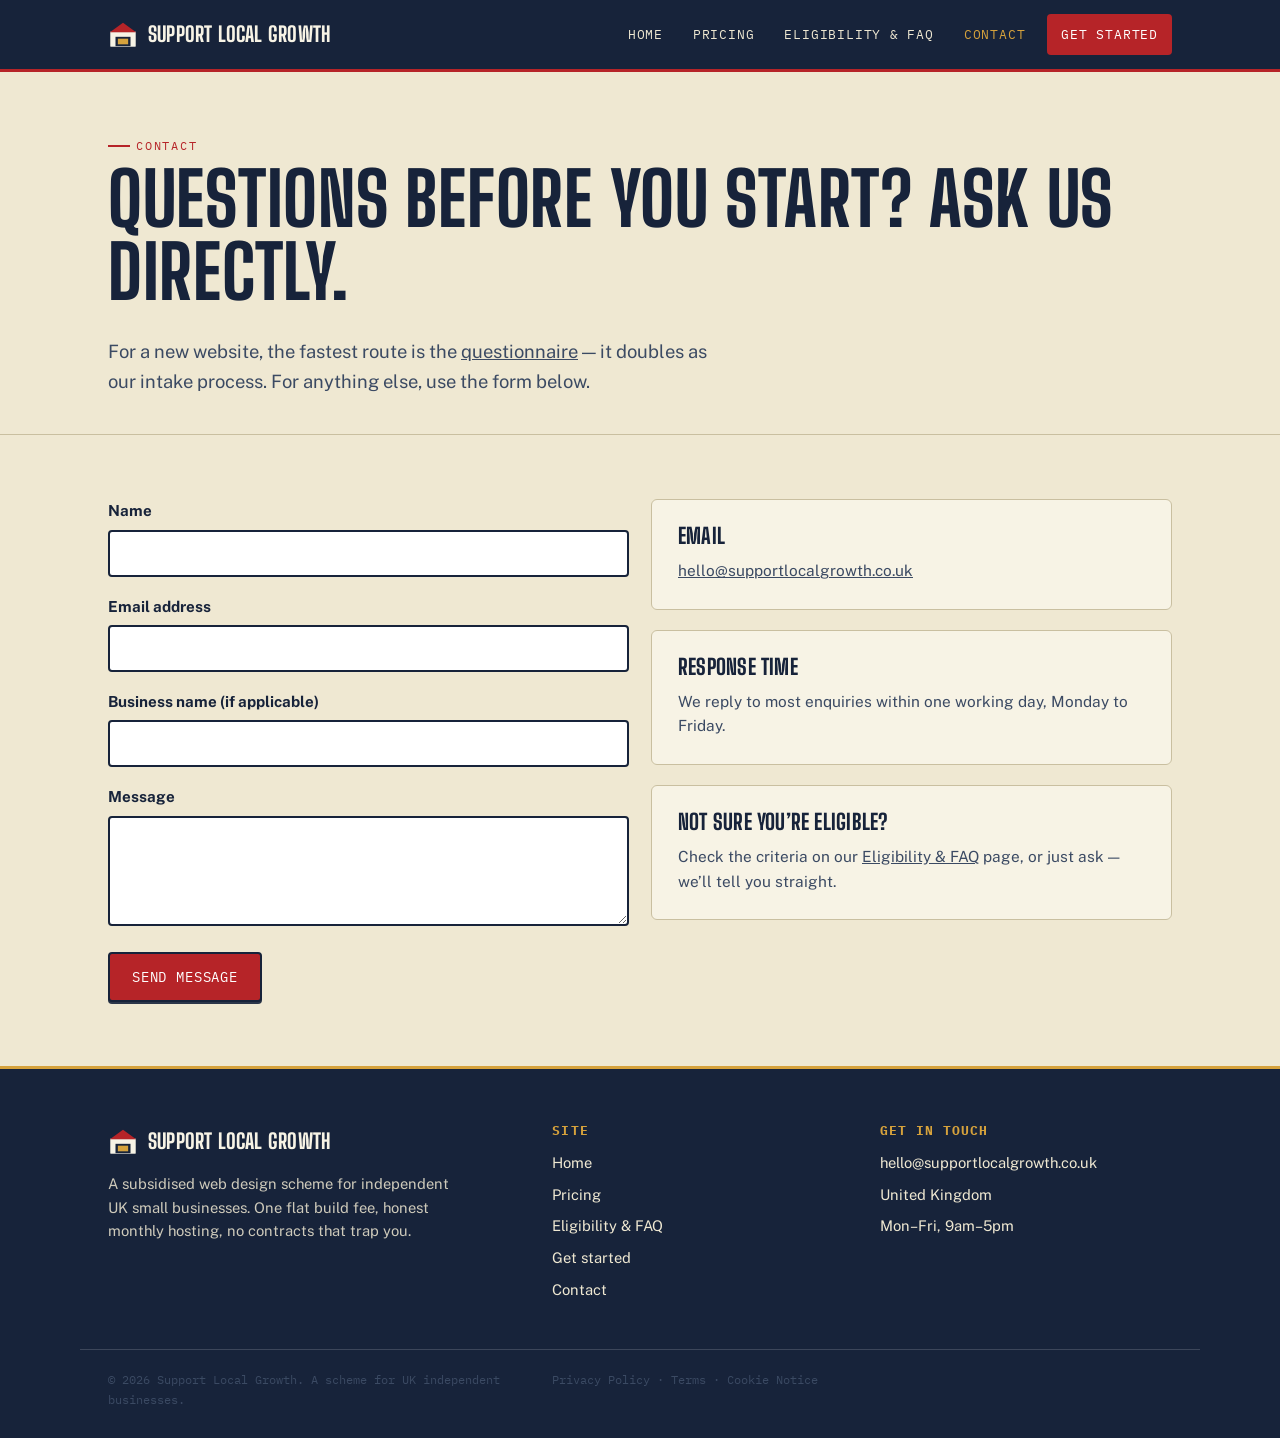
==== contact.html @ 4a21d89b "Initial Website" ====
<!doctype html>
<html lang="en-GB">
<head>
<meta charset="utf-8">
<meta name="viewport" content="width=device-width, initial-scale=1">
<title>Contact — Support Local Growth</title>
<meta name="description" content="Get in touch with Support Local Growth about your subsidised UK small business website.">
<link rel="preconnect" href="https://fonts.googleapis.com">
<link rel="preconnect" href="https://fonts.gstatic.com" crossorigin>
<link href="https://fonts.googleapis.com/css2?family=Big+Shoulders+Display:wght@700;800;900&family=Public+Sans:wght@400;500;600;700&family=IBM+Plex+Mono:wght@400;500;600&display=swap" rel="stylesheet">
<link rel="stylesheet" href="style.css">
</head>
<body>
<header class="site-header">
  <div class="wrap">
    <a class="brand" href="index.html"><svg class="mark" viewBox="0 0 32 32" xmlns="http://www.w3.org/2000/svg" aria-hidden="true">
<rect x="3" y="14" width="26" height="15" fill="#F7F3E5" stroke="#F7F3E5" stroke-width="1"/>
<polygon points="16,4 30,14 2,14" fill="#B62428"/>
<rect x="8" y="19" width="16" height="10" fill="#17233A"/>
<rect x="10.5" y="21" width="11" height="6" fill="#D6A23C"/>
</svg>Support Local Growth</a>
    <button class="nav-toggle" aria-expanded="false" aria-label="Toggle menu">MENU</button>
    <nav class="main-nav">
      <a class="" href="index.html">Home</a>
      <a class="" href="pricing.html">Pricing</a>
      <a class="" href="eligibility.html">Eligibility &amp; FAQ</a>
      <a class="current" href="contact.html">Contact</a>
      <a class="nav-cta" href="questionnaire.html">Get started</a>
    </nav>
  </div>
</header>

<section class="page-head">
  <div class="wrap">
    <p class="eyebrow">Contact</p>
    <h1>Questions before you start? Ask us directly.</h1>
    <p class="lede">For a new website, the fastest route is the <a href="questionnaire.html">questionnaire</a> &mdash; it doubles as our intake process. For anything else, use the form below.</p>
  </div>
</section>

<section>
  <div class="wrap grid-2" style="align-items:start;">
    <div>
      <form class="questionnaire" novalidate>
        <div class="field">
          <label for="c-name">Name</label>
          <input type="text" id="c-name" name="c-name" required>
        </div>
        <div class="field">
          <label for="c-email">Email address</label>
          <input type="email" id="c-email" name="c-email" required>
        </div>
        <div class="field">
          <label for="c-business">Business name (if applicable)</label>
          <input type="text" id="c-business" name="c-business">
        </div>
        <div class="field">
          <label for="c-message">Message</label>
          <textarea id="c-message" name="c-message" required></textarea>
        </div>
        <button class="btn btn-primary" type="submit">Send message</button>
        <p id="form-status" role="status" style="display:none; margin-top:18px; max-width:60ch; color:var(--ink-soft);"></p>
      </form>
    </div>
    <div>
      <div class="card" style="margin-bottom:20px;">
        <h3>Email</h3>
        <p><a href="mailto:hello@supportlocalgrowth.co.uk">hello@supportlocalgrowth.co.uk</a></p>
      </div>
      <div class="card" style="margin-bottom:20px;">
        <h3>Response time</h3>
        <p>We reply to most enquiries within one working day, Monday to Friday.</p>
      </div>
      <div class="card">
        <h3>Not sure you&rsquo;re eligible?</h3>
        <p>Check the criteria on our <a href="eligibility.html">Eligibility &amp; FAQ</a> page, or just ask &mdash; we&rsquo;ll tell you straight.</p>
      </div>
    </div>
  </div>
</section>
<footer class="site-footer">
  <div class="wrap">
    <div>
      <div class="brand" style="margin-bottom:14px;"><svg class="mark" viewBox="0 0 32 32" xmlns="http://www.w3.org/2000/svg" aria-hidden="true">
<rect x="3" y="14" width="26" height="15" fill="#F7F3E5" stroke="#F7F3E5" stroke-width="1"/>
<polygon points="16,4 30,14 2,14" fill="#B62428"/>
<rect x="8" y="19" width="16" height="10" fill="#17233A"/>
<rect x="10.5" y="21" width="11" height="6" fill="#D6A23C"/>
</svg>Support Local Growth</div>
      <p style="max-width:38ch; color:var(--paper); opacity:0.85; font-size:0.92rem;">A subsidised web design scheme for independent UK small businesses. One flat build fee, honest monthly hosting, no contracts that trap you.</p>
    </div>
    <div>
      <h4>Site</h4>
      <ul>
        <li><a href="index.html">Home</a></li>
        <li><a href="pricing.html">Pricing</a></li>
        <li><a href="eligibility.html">Eligibility &amp; FAQ</a></li>
        <li><a href="questionnaire.html">Get started</a></li>
        <li><a href="contact.html">Contact</a></li>
      </ul>
    </div>
    <div>
      <h4>Get in touch</h4>
      <ul>
        <li><a href="mailto:hello@supportlocalgrowth.co.uk">hello@supportlocalgrowth.co.uk</a></li>
        <li>United Kingdom</li>
        <li>Mon&ndash;Fri, 9am&ndash;5pm</li>
      </ul>
    </div>
  </div>
  <div class="wrap footer-bottom">
    <span>&copy; 2026 Support Local Growth. A scheme for UK independent businesses.</span>
    <span>Privacy Policy &middot; Terms &middot; Cookie Notice</span>
  </div>
</footer>
<script src="script.js"></script>
</body>
</html>
---- style.css ----
/* ===========================================================
   Support Local Growth — design tokens
   Palette pulled from British high-street signage: postbox red,
   ordnance-survey green, parchment paper, mustard shop-awning trim.
   =========================================================== */

:root{
  --ink:        #17233A;   /* near-navy, primary text + dark sections */
  --ink-soft:   #3B4A63;
  --paper:      #EFE8D2;   /* parchment background */
  --paper-lift: #F7F3E5;   /* lighter card surface */
  --white:      #FFFFFF;
  --red:        #B62428;   /* postbox red — primary accent / CTA */
  --red-dark:   #8E1B1E;
  --green:      #27473A;   /* ordnance-survey green — secondary accent */
  --green-lift: #35604E;
  --mustard:    #D6A23C;   /* awning trim — highlight, used sparingly */
  --line:       #C9BFA0;   /* hairline rule on paper */
  --line-dark:  rgba(255,255,255,0.16);

  --font-display: "Big Shoulders Display", sans-serif;
  --font-body:    "Public Sans", -apple-system, BlinkMacSystemFont, sans-serif;
  --font-mono:    "IBM Plex Mono", monospace;

  --radius: 6px;
  --shadow: 0 2px 0 rgba(23,35,58,0.9);
  --max: 1120px;
}

*{box-sizing:border-box;}
html{scroll-behavior:smooth;}
body{
  margin:0;
  background:var(--paper);
  color:var(--ink);
  font-family:var(--font-body);
  font-size:17px;
  line-height:1.6;
  -webkit-font-smoothing:antialiased;
}
@media (prefers-reduced-motion: reduce){
  html{scroll-behavior:auto;}
  *{animation-duration:0.001ms !important; transition-duration:0.001ms !important;}
}

img,svg{display:block;max-width:100%;}
a{color:inherit;}
:focus-visible{outline:3px solid var(--mustard); outline-offset:2px;}

.wrap{max-width:var(--max); margin:0 auto; padding:0 28px;}

h1,h2,h3,h4{
  font-family:var(--font-display);
  font-weight:800;
  text-transform:uppercase;
  letter-spacing:0.01em;
  line-height:0.98;
  margin:0 0 0.4em;
  color:var(--ink);
}
h1{font-size:clamp(2.6rem,6vw,4.6rem);}
h2{font-size:clamp(1.9rem,4vw,2.7rem);}
h3{font-size:1.35rem;}
p{margin:0 0 1em;}
.lede{font-size:1.15rem; color:var(--ink-soft); max-width:56ch;}
.eyebrow{
  font-family:var(--font-mono);
  font-size:0.78rem;
  letter-spacing:0.14em;
  text-transform:uppercase;
  color:var(--red);
  display:inline-flex;
  align-items:center;
  gap:0.5em;
  margin-bottom:0.9em;
}
.eyebrow::before{content:"";width:22px;height:2px;background:var(--red);display:inline-block;}

/* ---------------- header / nav ---------------- */
.site-header{
  background:var(--ink);
  color:var(--paper-lift);
  position:sticky; top:0; z-index:50;
  border-bottom:3px solid var(--red);
}
.site-header .wrap{
  display:flex; align-items:center; justify-content:space-between;
  padding-top:14px; padding-bottom:14px;
}
.brand{
  font-family:var(--font-display);
  font-weight:800;
  text-transform:uppercase;
  font-size:1.3rem;
  letter-spacing:0.01em;
  text-decoration:none;
  color:var(--paper-lift);
  display:flex; align-items:center; gap:10px;
}
.brand .mark{
  width:30px; height:30px; flex:none;
}
nav.main-nav{display:flex; gap:2px; align-items:center;}
nav.main-nav a{
  font-family:var(--font-mono);
  font-size:0.82rem;
  text-transform:uppercase;
  letter-spacing:0.06em;
  text-decoration:none;
  color:var(--paper);
  padding:10px 14px;
  border-radius:4px;
  transition:background 0.15s ease, color 0.15s ease;
}
nav.main-nav a:hover{background:rgba(255,255,255,0.08);}
nav.main-nav a.current{color:var(--mustard);}
nav.main-nav a.nav-cta{
  background:var(--red);
  color:var(--white);
  margin-left:6px;
}
nav.main-nav a.nav-cta:hover{background:var(--red-dark);}
.nav-toggle{display:none;}

@media (max-width:760px){
  .nav-toggle{
    display:inline-flex; background:none; border:1px solid var(--line-dark);
    color:var(--paper); border-radius:4px; padding:8px 10px; font-family:var(--font-mono);
    font-size:0.8rem; cursor:pointer;
  }
  nav.main-nav{
    position:absolute; top:100%; left:0; right:0;
    background:var(--ink); flex-direction:column; align-items:stretch;
    padding:8px 20px 18px; border-bottom:3px solid var(--red);
    display:none;
  }
  nav.main-nav.open{display:flex;}
  nav.main-nav a{padding:12px 8px; border-bottom:1px solid var(--line-dark);}
  nav.main-nav a.nav-cta{margin-left:0; text-align:center; margin-top:8px; border-bottom:none;}
}

/* ---------------- buttons ---------------- */
.btn{
  display:inline-flex; align-items:center; gap:10px;
  font-family:var(--font-mono);
  text-transform:uppercase;
  font-size:0.85rem;
  letter-spacing:0.06em;
  text-decoration:none;
  padding:14px 22px;
  border-radius:4px;
  border:2px solid var(--ink);
  cursor:pointer;
  transition:transform 0.12s ease, box-shadow 0.12s ease;
}
.btn-primary{background:var(--red); border-color:var(--ink); color:var(--white); box-shadow:var(--shadow);}
.btn-primary:hover{transform:translate(-2px,-2px); box-shadow:4px 4px 0 rgba(23,35,58,0.9);}
.btn-ghost{background:transparent; color:var(--ink);}
.btn-ghost:hover{background:var(--ink); color:var(--paper);}
.btn-on-dark{border-color:var(--paper);}

/* ---------------- hero ---------------- */
.hero{padding:64px 0 40px; overflow:hidden;}
.hero .wrap{display:grid; grid-template-columns:1.1fr 1fr; gap:48px; align-items:center;}
.hero-actions{display:flex; gap:14px; flex-wrap:wrap; margin-top:1.6em;}
.hero-meta{
  margin-top:2em; display:flex; gap:28px; flex-wrap:wrap;
  font-family:var(--font-mono); font-size:0.82rem; color:var(--ink-soft);
}
.hero-meta strong{color:var(--ink); display:block; font-size:1.4rem; font-family:var(--font-display);}
@media (max-width:860px){
  .hero .wrap{grid-template-columns:1fr;}
}

/* ---------------- shopfront illustration (signature) ---------------- */
.shopfront{width:100%; height:auto;}

/* ---------------- sections ---------------- */
section{padding:64px 0;}
.section-dark{background:var(--ink); color:var(--paper-lift);}
.section-dark h2, .section-dark h3{color:var(--white);}
.section-lift{background:var(--paper-lift); border-top:1px solid var(--line); border-bottom:1px solid var(--line);}
.section-head{max-width:60ch; margin-bottom:2.4em;}

/* ---------------- process steps ---------------- */
.steps{display:grid; grid-template-columns:repeat(5,1fr); gap:0; counter-reset:step; position:relative;}
.step{
  padding:20px 18px 0; position:relative; border-top:3px solid var(--line);
}
.step::before{
  counter-increment:step;
  content:"0" counter(step);
  font-family:var(--font-mono);
  font-size:0.85rem;
  color:var(--red);
  display:block;
  margin-bottom:10px;
}
.step h3{font-size:1.05rem; margin-bottom:0.4em;}
.step p{font-size:0.92rem; color:var(--ink-soft); margin-bottom:0;}
@media (max-width:900px){
  .steps{grid-template-columns:1fr 1fr;}
}
@media (max-width:560px){
  .steps{grid-template-columns:1fr;}
}

/* ---------------- cards ---------------- */
.grid-3{display:grid; grid-template-columns:repeat(3,1fr); gap:22px;}
.grid-2{display:grid; grid-template-columns:1fr 1fr; gap:22px;}
@media (max-width:860px){ .grid-3{grid-template-columns:1fr;} .grid-2{grid-template-columns:1fr;} }

.card{
  background:var(--paper-lift);
  border:1px solid var(--line);
  border-radius:var(--radius);
  padding:26px;
}
.card h3{margin-bottom:0.5em;}
.card p{color:var(--ink-soft); font-size:0.96rem; margin-bottom:0;}

/* ---------------- pricing table (ledger style) ---------------- */
.price-cards{display:grid; grid-template-columns:repeat(3,1fr); gap:0; border:2px solid var(--ink); border-radius:var(--radius); overflow:hidden;}
.price-card{background:var(--paper-lift); padding:30px 26px; border-left:1px solid var(--line);}
.price-card:first-child{border-left:none;}
.price-card.featured{background:var(--ink); color:var(--paper-lift);}
.price-card.featured h3,.price-card.featured .price-amount{color:var(--white);}
.price-card .tier-name{font-family:var(--font-mono); text-transform:uppercase; font-size:0.8rem; letter-spacing:0.1em; color:var(--red);}
.price-card.featured .tier-name{color:var(--mustard);}
.price-amount{font-family:var(--font-display); font-size:2.6rem; margin:0.2em 0 0;}
.price-amount span{font-family:var(--font-mono); font-size:0.9rem; text-transform:none; letter-spacing:0; color:var(--ink-soft);}
.price-card.featured .price-amount span{color:var(--paper);}
.price-sub{font-size:0.85rem; color:var(--ink-soft); margin-bottom:1.4em;}
.price-card.featured .price-sub{color:var(--paper);}
@media (max-width:860px){
  .price-cards{grid-template-columns:1fr;}
  .price-card{border-left:none; border-top:1px solid var(--line);}
  .price-card:first-child{border-top:none;}
}

table.compare{width:100%; border-collapse:collapse; font-size:0.95rem; margin-top:20px;}
table.compare th, table.compare td{
  padding:14px 16px; text-align:center; border-bottom:1px solid var(--line);
}
table.compare th{
  font-family:var(--font-mono); text-transform:uppercase; font-size:0.78rem; letter-spacing:0.06em;
  background:var(--ink); color:var(--paper-lift);
}
table.compare td:first-child, table.compare th:first-child{text-align:left; font-weight:600;}
table.compare tbody tr:nth-child(odd){background:var(--paper-lift);}
.yes{color:var(--green); font-weight:700;}
.no{color:var(--line);}
.tag-basic{font-family:var(--font-mono); font-size:0.78rem; color:var(--ink-soft);}
.tag-enhanced{font-family:var(--font-mono); font-size:0.78rem; color:var(--red); font-weight:700;}

/* ---------------- checklist ---------------- */
.checklist{list-style:none; margin:0; padding:0; display:grid; grid-template-columns:1fr 1fr; gap:12px 24px;}
.checklist li{
  display:flex; gap:10px; align-items:flex-start; font-size:0.98rem;
}
.checklist li::before{
  content:"";
  flex:none; width:18px; height:18px; margin-top:3px;
  background:var(--green);
  -webkit-mask:url('data:image/svg+xml;utf8,<svg xmlns="http://www.w3.org/2000/svg" viewBox="0 0 24 24"><path fill="black" d="M9 16.2l-3.5-3.5L4 14.2 9 19.2 20 8.2l-1.5-1.5z"/></svg>') no-repeat center / contain;
  mask:url('data:image/svg+xml;utf8,<svg xmlns="http://www.w3.org/2000/svg" viewBox="0 0 24 24"><path fill="black" d="M9 16.2l-3.5-3.5L4 14.2 9 19.2 20 8.2l-1.5-1.5z"/></svg>') no-repeat center / contain;
}
@media (max-width:640px){ .checklist{grid-template-columns:1fr;} }

/* ---------------- eligibility list ---------------- */
.elig-list{list-style:none; margin:0; padding:0; display:grid; gap:14px;}
.elig-list li{
  display:grid; grid-template-columns:34px 1fr; gap:14px;
  padding:16px 0; border-bottom:1px solid var(--line);
}
.elig-list .num{font-family:var(--font-mono); color:var(--red); font-size:1.1rem;}
.elig-list h4{margin:0 0 0.2em; font-family:var(--font-body); font-weight:700; text-transform:none; font-size:1rem;}
.elig-list p{margin:0; color:var(--ink-soft); font-size:0.93rem;}

.not-list{list-style:none; margin:0; padding:0;}
.not-list li{
  padding:10px 0 10px 26px; position:relative; border-bottom:1px solid var(--line); font-size:0.95rem; color:var(--ink-soft);
}
.not-list li::before{content:"—"; position:absolute; left:0; color:var(--red);}

/* ---------------- FAQ ---------------- */
.faq{border-top:1px solid var(--line);}
.faq-item{border-bottom:1px solid var(--line);}
.faq-item summary{
  cursor:pointer; list-style:none; padding:18px 0;
  display:flex; justify-content:space-between; align-items:center; gap:20px;
  font-weight:700; font-size:1.02rem;
}
.faq-item summary::-webkit-details-marker{display:none;}
.faq-item summary::after{
  content:"+"; font-family:var(--font-mono); font-size:1.4rem; color:var(--red); flex:none;
}
.faq-item[open] summary::after{content:"–";}
.faq-item .faq-body{padding:0 0 20px; color:var(--ink-soft); max-width:70ch;}

/* ---------------- forms ---------------- */
form{max-width:760px;}
fieldset{border:none; padding:0; margin:0 0 32px;}
fieldset legend{
  font-family:var(--font-mono); text-transform:uppercase; letter-spacing:0.08em;
  font-size:0.82rem; color:var(--red); padding:0 0 10px; border-bottom:2px solid var(--ink); width:100%; margin-bottom:18px;
}
.field{margin-bottom:18px;}
.field label{display:block; font-weight:700; margin-bottom:6px; font-size:0.95rem;}
.field .hint{display:block; font-weight:400; color:var(--ink-soft); font-size:0.85rem; margin-top:4px;}
.field input[type=text],
.field input[type=email],
.field input[type=tel],
.field input[type=url],
.field select,
.field textarea{
  width:100%; padding:12px 14px; border:2px solid var(--ink); border-radius:4px;
  background:var(--white); font-family:var(--font-body); font-size:0.98rem; color:var(--ink);
}
.field textarea{min-height:110px; resize:vertical;}
.field input:focus, .field select:focus, .field textarea:focus{outline:3px solid var(--mustard); outline-offset:1px;}
.radio-row, .check-row{display:flex; gap:22px; flex-wrap:wrap;}
.radio-row label, .check-row label{display:flex; align-items:center; gap:8px; font-weight:400; font-size:0.95rem;}
.form-note{
  background:var(--paper-lift); border:1px solid var(--line); border-left:4px solid var(--mustard);
  padding:16px 18px; font-size:0.9rem; color:var(--ink-soft); margin-bottom:26px; border-radius:0 4px 4px 0;
}

/* ---------------- CTA band ---------------- */
.cta-band{background:var(--red); color:var(--white); text-align:center;}
.cta-band h2{color:var(--white);}
.cta-band p{color:rgba(255,255,255,0.85); max-width:52ch; margin:0 auto 1.6em;}

/* ---------------- footer ---------------- */
footer.site-footer{background:var(--ink); color:var(--paper); padding:56px 0 28px; border-top:3px solid var(--mustard);}
footer .wrap{display:grid; grid-template-columns:1.4fr 1fr 1fr; gap:36px;}
footer h4{font-family:var(--font-mono); text-transform:uppercase; font-size:0.8rem; letter-spacing:0.08em; color:var(--mustard); margin-bottom:14px;}
footer ul{list-style:none; margin:0; padding:0;}
footer li{margin-bottom:8px; font-size:0.92rem;}
footer a{text-decoration:none; color:var(--paper);}
footer a:hover{color:var(--mustard);}
.footer-bottom{
  margin-top:40px; padding-top:20px; border-top:1px solid var(--line-dark);
  font-family:var(--font-mono); font-size:0.78rem; color:var(--ink-soft) ;
  display:flex; justify-content:space-between; flex-wrap:wrap; gap:10px;
}
@media (max-width:760px){ footer .wrap{grid-template-columns:1fr;} }

/* ---------------- misc page header ---------------- */
.page-head{padding:56px 0 20px; border-bottom:1px solid var(--line);}
.page-head .eyebrow{margin-bottom:0.6em;}

.badge-row{display:flex; gap:10px; flex-wrap:wrap; margin-top:1.4em;}
.badge{
  font-family:var(--font-mono); font-size:0.75rem; text-transform:uppercase; letter-spacing:0.05em;
  border:1px solid var(--ink); border-radius:20px; padding:6px 14px;
}
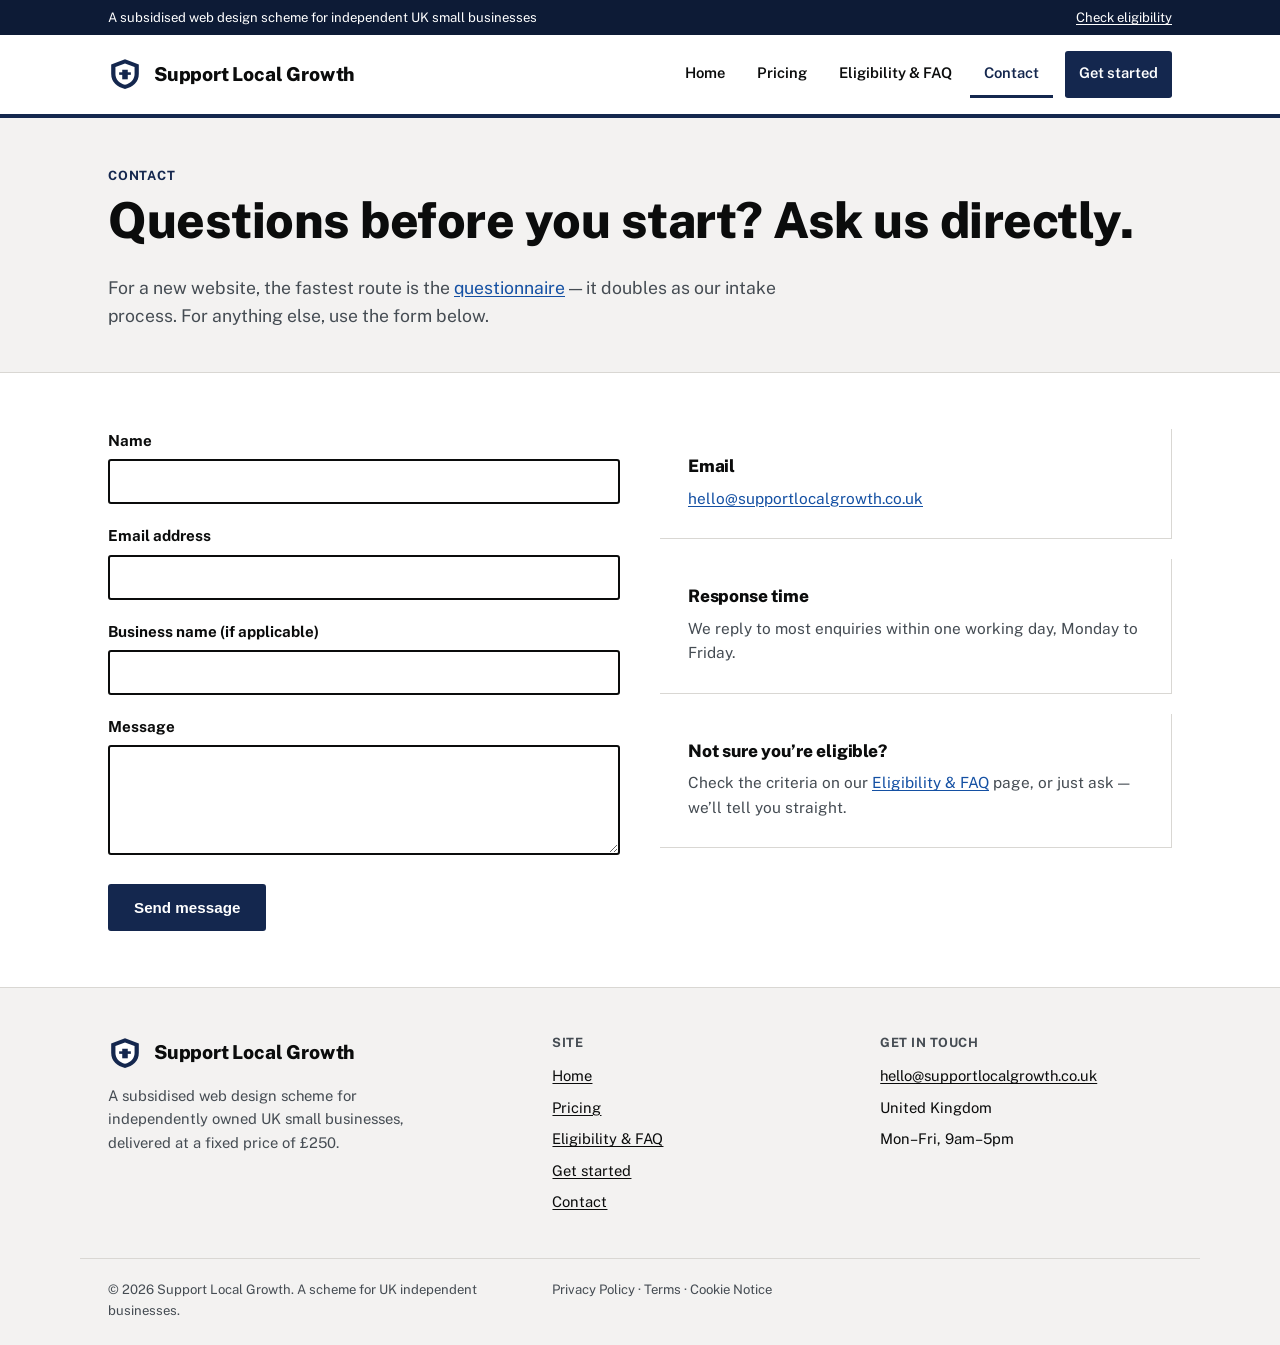
==== commit 3a057622: "Design Overhaul" ====
--- a/contact.html
+++ b/contact.html
@@ -7,17 +7,23 @@
 <meta name="description" content="Get in touch with Support Local Growth about your subsidised UK small business website.">
 <link rel="preconnect" href="https://fonts.googleapis.com">
 <link rel="preconnect" href="https://fonts.gstatic.com" crossorigin>
-<link href="https://fonts.googleapis.com/css2?family=Big+Shoulders+Display:wght@700;800;900&family=Public+Sans:wght@400;500;600;700&family=IBM+Plex+Mono:wght@400;500;600&display=swap" rel="stylesheet">
+<link href="https://fonts.googleapis.com/css2?family=Public+Sans:wght@400;500;600;700;800&display=swap" rel="stylesheet">
 <link rel="stylesheet" href="style.css">
 </head>
 <body>
+<div class="top-strip">
+  <div class="wrap">
+    <span>A subsidised web design scheme for independent UK small businesses</span>
+    <a href="eligibility.html">Check eligibility</a>
+  </div>
+</div>
 <header class="site-header">
   <div class="wrap">
     <a class="brand" href="index.html"><svg class="mark" viewBox="0 0 32 32" xmlns="http://www.w3.org/2000/svg" aria-hidden="true">
-<rect x="3" y="14" width="26" height="15" fill="#F7F3E5" stroke="#F7F3E5" stroke-width="1"/>
-<polygon points="16,4 30,14 2,14" fill="#B62428"/>
-<rect x="8" y="19" width="16" height="10" fill="#17233A"/>
-<rect x="10.5" y="21" width="11" height="6" fill="#D6A23C"/>
+<path d="M16 2 L29 7 V16 C29 23.5 23.5 28.5 16 30 C8.5 28.5 3 23.5 3 16 V7 Z" fill="#14274E"/>
+<path d="M16 6 L25 9.5 V16 C25 21.2 21.2 24.9 16 26.2 C10.8 24.9 7 21.2 7 16 V9.5 Z" fill="#FFFFFF"/>
+<rect x="13.4" y="12" width="5.2" height="9" fill="#14274E"/>
+<rect x="10.5" y="14.4" width="11" height="2.4" fill="#14274E"/>
 </svg>Support Local Growth</a>
     <button class="nav-toggle" aria-expanded="false" aria-label="Toggle menu">MENU</button>
     <nav class="main-nav">
@@ -82,12 +88,12 @@
   <div class="wrap">
     <div>
       <div class="brand" style="margin-bottom:14px;"><svg class="mark" viewBox="0 0 32 32" xmlns="http://www.w3.org/2000/svg" aria-hidden="true">
-<rect x="3" y="14" width="26" height="15" fill="#F7F3E5" stroke="#F7F3E5" stroke-width="1"/>
-<polygon points="16,4 30,14 2,14" fill="#B62428"/>
-<rect x="8" y="19" width="16" height="10" fill="#17233A"/>
-<rect x="10.5" y="21" width="11" height="6" fill="#D6A23C"/>
+<path d="M16 2 L29 7 V16 C29 23.5 23.5 28.5 16 30 C8.5 28.5 3 23.5 3 16 V7 Z" fill="#14274E"/>
+<path d="M16 6 L25 9.5 V16 C25 21.2 21.2 24.9 16 26.2 C10.8 24.9 7 21.2 7 16 V9.5 Z" fill="#FFFFFF"/>
+<rect x="13.4" y="12" width="5.2" height="9" fill="#14274E"/>
+<rect x="10.5" y="14.4" width="11" height="2.4" fill="#14274E"/>
 </svg>Support Local Growth</div>
-      <p style="max-width:38ch; color:var(--paper); opacity:0.85; font-size:0.92rem;">A subsidised web design scheme for independent UK small businesses. One flat build fee, honest monthly hosting, no contracts that trap you.</p>
+      <p style="max-width:38ch; color:var(--ink-soft); font-size:0.92rem;">A subsidised web design scheme for independently owned UK small businesses, delivered at a fixed price of &pound;250.</p>
     </div>
     <div>
       <h4>Site</h4>
--- a/style.css
+++ b/style.css
@@ -1,29 +1,29 @@
 /* ===========================================================
-   Support Local Growth — design tokens
-   Palette pulled from British high-street signage: postbox red,
-   ordnance-survey green, parchment paper, mustard shop-awning trim.
+   Support Local Growth — design tokens (v2: official / institutional)
+   Palette and patterns modelled on UK public-service and charity
+   sector conventions: navy authority colour, restrained green/red
+   used only for confirm/deny states, generous whitespace, no
+   decorative illustration.
    =========================================================== */
 
 :root{
-  --ink:        #17233A;   /* near-navy, primary text + dark sections */
-  --ink-soft:   #3B4A63;
-  --paper:      #EFE8D2;   /* parchment background */
-  --paper-lift: #F7F3E5;   /* lighter card surface */
+  --ink:        #0B0C0C;
+  --ink-soft:   #454C53;
+  --navy:       #14274E;   /* primary institutional colour */
+  --navy-dark:  #0D1B36;
+  --blue-link:  #1450A3;
+  --green:      #00703C;
+  --green-bg:   #E6F2EC;
+  --red:        #D4351C;
+  --red-bg:     #FCEAE6;
+  --grey-bg:    #F3F2F1;
+  --grey-mid:   #B1B4B6;
+  --grey-line:  #D9D7D3;
   --white:      #FFFFFF;
-  --red:        #B62428;   /* postbox red — primary accent / CTA */
-  --red-dark:   #8E1B1E;
-  --green:      #27473A;   /* ordnance-survey green — secondary accent */
-  --green-lift: #35604E;
-  --mustard:    #D6A23C;   /* awning trim — highlight, used sparingly */
-  --line:       #C9BFA0;   /* hairline rule on paper */
-  --line-dark:  rgba(255,255,255,0.16);
-
-  --font-display: "Big Shoulders Display", sans-serif;
-  --font-body:    "Public Sans", -apple-system, BlinkMacSystemFont, sans-serif;
-  --font-mono:    "IBM Plex Mono", monospace;
-
-  --radius: 6px;
-  --shadow: 0 2px 0 rgba(23,35,58,0.9);
+
+  --font-body: "Public Sans", -apple-system, BlinkMacSystemFont, Arial, sans-serif;
+
+  --radius: 3px;
   --max: 1120px;
 }
 
@@ -31,7 +31,7 @@
 html{scroll-behavior:smooth;}
 body{
   margin:0;
-  background:var(--paper);
+  background:var(--white);
   color:var(--ink);
   font-family:var(--font-body);
   font-size:17px;
@@ -44,248 +44,268 @@
 }
 
 img,svg{display:block;max-width:100%;}
-a{color:inherit;}
-:focus-visible{outline:3px solid var(--mustard); outline-offset:2px;}
+a{color:var(--blue-link); text-underline-offset:2px;}
+a:hover{color:var(--navy);}
+:focus-visible{outline:3px solid #FFDD00; outline-offset:0; box-shadow:0 0 0 3px var(--ink);}
 
 .wrap{max-width:var(--max); margin:0 auto; padding:0 28px;}
 
 h1,h2,h3,h4{
-  font-family:var(--font-display);
+  font-family:var(--font-body);
   font-weight:800;
+  line-height:1.15;
+  margin:0 0 0.5em;
+  color:var(--ink);
+  letter-spacing:-0.01em;
+}
+h1{font-size:clamp(2.1rem,4.4vw,3.1rem);}
+h2{font-size:clamp(1.5rem,2.8vw,1.9rem);}
+h3{font-size:1.2rem;}
+p{margin:0 0 1em;}
+.lede{font-size:1.1rem; color:var(--ink-soft); max-width:64ch;}
+.eyebrow{
+  font-family:var(--font-body);
+  font-size:0.8rem;
+  font-weight:700;
+  letter-spacing:0.06em;
   text-transform:uppercase;
-  letter-spacing:0.01em;
-  line-height:0.98;
-  margin:0 0 0.4em;
-  color:var(--ink);
-}
-h1{font-size:clamp(2.6rem,6vw,4.6rem);}
-h2{font-size:clamp(1.9rem,4vw,2.7rem);}
-h3{font-size:1.35rem;}
-p{margin:0 0 1em;}
-.lede{font-size:1.15rem; color:var(--ink-soft); max-width:56ch;}
-.eyebrow{
-  font-family:var(--font-mono);
-  font-size:0.78rem;
-  letter-spacing:0.14em;
-  text-transform:uppercase;
-  color:var(--red);
-  display:inline-flex;
-  align-items:center;
-  gap:0.5em;
-  margin-bottom:0.9em;
-}
-.eyebrow::before{content:"";width:22px;height:2px;background:var(--red);display:inline-block;}
+  color:var(--navy);
+  display:block;
+  margin-bottom:0.7em;
+}
+
+/* ---------------- official top strip ---------------- */
+.top-strip{
+  background:var(--navy-dark);
+  color:var(--white);
+  font-size:0.82rem;
+  padding:7px 0;
+}
+.top-strip .wrap{display:flex; justify-content:space-between; flex-wrap:wrap; gap:6px;}
+.top-strip a{color:var(--white); text-decoration:underline;}
 
 /* ---------------- header / nav ---------------- */
 .site-header{
-  background:var(--ink);
-  color:var(--paper-lift);
-  position:sticky; top:0; z-index:50;
-  border-bottom:3px solid var(--red);
+  background:var(--white);
+  color:var(--ink);
+  border-bottom:4px solid var(--navy);
 }
 .site-header .wrap{
   display:flex; align-items:center; justify-content:space-between;
-  padding-top:14px; padding-bottom:14px;
+  padding-top:16px; padding-bottom:16px;
 }
 .brand{
-  font-family:var(--font-display);
   font-weight:800;
-  text-transform:uppercase;
-  font-size:1.3rem;
-  letter-spacing:0.01em;
+  font-size:1.2rem;
   text-decoration:none;
-  color:var(--paper-lift);
-  display:flex; align-items:center; gap:10px;
-}
-.brand .mark{
-  width:30px; height:30px; flex:none;
-}
-nav.main-nav{display:flex; gap:2px; align-items:center;}
+  color:var(--ink);
+  display:flex; align-items:center; gap:12px;
+  letter-spacing:-0.01em;
+}
+.brand .mark{width:34px; height:34px; flex:none;}
+nav.main-nav{display:flex; gap:4px; align-items:center;}
 nav.main-nav a{
-  font-family:var(--font-mono);
-  font-size:0.82rem;
-  text-transform:uppercase;
-  letter-spacing:0.06em;
+  font-size:0.92rem;
+  font-weight:600;
   text-decoration:none;
-  color:var(--paper);
+  color:var(--ink);
   padding:10px 14px;
-  border-radius:4px;
-  transition:background 0.15s ease, color 0.15s ease;
-}
-nav.main-nav a:hover{background:rgba(255,255,255,0.08);}
-nav.main-nav a.current{color:var(--mustard);}
+  border-bottom:3px solid transparent;
+}
+nav.main-nav a:hover{color:var(--blue-link); border-bottom-color:var(--grey-mid);}
+nav.main-nav a.current{border-bottom-color:var(--navy); color:var(--navy);}
 nav.main-nav a.nav-cta{
-  background:var(--red);
+  background:var(--navy);
   color:var(--white);
-  margin-left:6px;
-}
-nav.main-nav a.nav-cta:hover{background:var(--red-dark);}
+  border-radius:var(--radius);
+  margin-left:8px;
+  border-bottom:3px solid var(--navy);
+}
+nav.main-nav a.nav-cta:hover{background:var(--navy-dark); color:var(--white); border-bottom-color:var(--navy-dark);}
 .nav-toggle{display:none;}
 
 @media (max-width:760px){
   .nav-toggle{
-    display:inline-flex; background:none; border:1px solid var(--line-dark);
-    color:var(--paper); border-radius:4px; padding:8px 10px; font-family:var(--font-mono);
-    font-size:0.8rem; cursor:pointer;
+    display:inline-flex; background:var(--white); border:2px solid var(--navy);
+    color:var(--navy); border-radius:var(--radius); padding:8px 12px; font-weight:700;
+    font-size:0.85rem; cursor:pointer;
   }
   nav.main-nav{
     position:absolute; top:100%; left:0; right:0;
-    background:var(--ink); flex-direction:column; align-items:stretch;
-    padding:8px 20px 18px; border-bottom:3px solid var(--red);
+    background:var(--white); flex-direction:column; align-items:stretch;
+    padding:8px 20px 18px; border-bottom:4px solid var(--navy);
     display:none;
   }
   nav.main-nav.open{display:flex;}
-  nav.main-nav a{padding:12px 8px; border-bottom:1px solid var(--line-dark);}
-  nav.main-nav a.nav-cta{margin-left:0; text-align:center; margin-top:8px; border-bottom:none;}
+  nav.main-nav a{padding:12px 8px; border-bottom:1px solid var(--grey-line);}
+  nav.main-nav a.nav-cta{margin-left:0; text-align:center; margin-top:8px;}
 }
 
 /* ---------------- buttons ---------------- */
 .btn{
   display:inline-flex; align-items:center; gap:10px;
-  font-family:var(--font-mono);
-  text-transform:uppercase;
-  font-size:0.85rem;
-  letter-spacing:0.06em;
+  font-weight:700;
+  font-size:0.95rem;
   text-decoration:none;
-  padding:14px 22px;
-  border-radius:4px;
-  border:2px solid var(--ink);
+  padding:13px 24px;
+  border-radius:var(--radius);
+  border:2px solid var(--navy);
   cursor:pointer;
-  transition:transform 0.12s ease, box-shadow 0.12s ease;
-}
-.btn-primary{background:var(--red); border-color:var(--ink); color:var(--white); box-shadow:var(--shadow);}
-.btn-primary:hover{transform:translate(-2px,-2px); box-shadow:4px 4px 0 rgba(23,35,58,0.9);}
-.btn-ghost{background:transparent; color:var(--ink);}
-.btn-ghost:hover{background:var(--ink); color:var(--paper);}
-.btn-on-dark{border-color:var(--paper);}
+  transition:background 0.12s ease;
+}
+.btn-primary{background:var(--navy); border-color:var(--navy); color:var(--white);}
+.btn-primary:hover{background:var(--navy-dark); border-color:var(--navy-dark); color:var(--white);}
+.btn-ghost{background:transparent; color:var(--navy);}
+.btn-ghost:hover{background:var(--grey-bg);}
+.btn-on-dark{border-color:var(--white); color:var(--white);}
+.btn-on-dark:hover{background:rgba(255,255,255,0.1);}
 
 /* ---------------- hero ---------------- */
-.hero{padding:64px 0 40px; overflow:hidden;}
-.hero .wrap{display:grid; grid-template-columns:1.1fr 1fr; gap:48px; align-items:center;}
-.hero-actions{display:flex; gap:14px; flex-wrap:wrap; margin-top:1.6em;}
+.hero{padding:56px 0 52px; border-bottom:1px solid var(--grey-line); background:var(--grey-bg);}
+.hero .wrap{max-width:800px;}
+.hero-actions{display:flex; gap:14px; flex-wrap:wrap; margin-top:1.8em;}
 .hero-meta{
-  margin-top:2em; display:flex; gap:28px; flex-wrap:wrap;
-  font-family:var(--font-mono); font-size:0.82rem; color:var(--ink-soft);
-}
-.hero-meta strong{color:var(--ink); display:block; font-size:1.4rem; font-family:var(--font-display);}
-@media (max-width:860px){
-  .hero .wrap{grid-template-columns:1fr;}
-}
-
-/* ---------------- shopfront illustration (signature) ---------------- */
-.shopfront{width:100%; height:auto;}
+  margin-top:2.2em; display:flex; gap:0; flex-wrap:wrap;
+  border-top:1px solid var(--grey-line);
+}
+.hero-meta div{
+  font-size:0.85rem; color:var(--ink-soft); padding:16px 28px 0 0; margin-right:28px; border-top:3px solid var(--navy); margin-top:-1px;
+}
+.hero-meta strong{color:var(--ink); display:block; font-size:1.5rem; font-weight:800;}
 
 /* ---------------- sections ---------------- */
-section{padding:64px 0;}
-.section-dark{background:var(--ink); color:var(--paper-lift);}
+section{padding:56px 0;}
+.section-dark{background:var(--navy); color:var(--white);}
 .section-dark h2, .section-dark h3{color:var(--white);}
-.section-lift{background:var(--paper-lift); border-top:1px solid var(--line); border-bottom:1px solid var(--line);}
-.section-head{max-width:60ch; margin-bottom:2.4em;}
-
-/* ---------------- process steps ---------------- */
-.steps{display:grid; grid-template-columns:repeat(5,1fr); gap:0; counter-reset:step; position:relative;}
-.step{
-  padding:20px 18px 0; position:relative; border-top:3px solid var(--line);
-}
-.step::before{
-  counter-increment:step;
-  content:"0" counter(step);
-  font-family:var(--font-mono);
-  font-size:0.85rem;
-  color:var(--red);
-  display:block;
-  margin-bottom:10px;
-}
-.step h3{font-size:1.05rem; margin-bottom:0.4em;}
-.step p{font-size:0.92rem; color:var(--ink-soft); margin-bottom:0;}
-@media (max-width:900px){
-  .steps{grid-template-columns:1fr 1fr;}
-}
-@media (max-width:560px){
-  .steps{grid-template-columns:1fr;}
-}
-
-/* ---------------- cards ---------------- */
-.grid-3{display:grid; grid-template-columns:repeat(3,1fr); gap:22px;}
-.grid-2{display:grid; grid-template-columns:1fr 1fr; gap:22px;}
-@media (max-width:860px){ .grid-3{grid-template-columns:1fr;} .grid-2{grid-template-columns:1fr;} }
-
-.card{
-  background:var(--paper-lift);
-  border:1px solid var(--line);
-  border-radius:var(--radius);
-  padding:26px;
-}
-.card h3{margin-bottom:0.5em;}
-.card p{color:var(--ink-soft); font-size:0.96rem; margin-bottom:0;}
-
-/* ---------------- pricing table (ledger style) ---------------- */
-.price-cards{display:grid; grid-template-columns:repeat(3,1fr); gap:0; border:2px solid var(--ink); border-radius:var(--radius); overflow:hidden;}
-.price-card{background:var(--paper-lift); padding:30px 26px; border-left:1px solid var(--line);}
-.price-card:first-child{border-left:none;}
-.price-card.featured{background:var(--ink); color:var(--paper-lift);}
-.price-card.featured h3,.price-card.featured .price-amount{color:var(--white);}
-.price-card .tier-name{font-family:var(--font-mono); text-transform:uppercase; font-size:0.8rem; letter-spacing:0.1em; color:var(--red);}
-.price-card.featured .tier-name{color:var(--mustard);}
-.price-amount{font-family:var(--font-display); font-size:2.6rem; margin:0.2em 0 0;}
-.price-amount span{font-family:var(--font-mono); font-size:0.9rem; text-transform:none; letter-spacing:0; color:var(--ink-soft);}
-.price-card.featured .price-amount span{color:var(--paper);}
-.price-sub{font-size:0.85rem; color:var(--ink-soft); margin-bottom:1.4em;}
-.price-card.featured .price-sub{color:var(--paper);}
-@media (max-width:860px){
-  .price-cards{grid-template-columns:1fr;}
-  .price-card{border-left:none; border-top:1px solid var(--line);}
-  .price-card:first-child{border-top:none;}
-}
-
-table.compare{width:100%; border-collapse:collapse; font-size:0.95rem; margin-top:20px;}
-table.compare th, table.compare td{
-  padding:14px 16px; text-align:center; border-bottom:1px solid var(--line);
-}
-table.compare th{
-  font-family:var(--font-mono); text-transform:uppercase; font-size:0.78rem; letter-spacing:0.06em;
-  background:var(--ink); color:var(--paper-lift);
-}
-table.compare td:first-child, table.compare th:first-child{text-align:left; font-weight:600;}
-table.compare tbody tr:nth-child(odd){background:var(--paper-lift);}
-.yes{color:var(--green); font-weight:700;}
-.no{color:var(--line);}
-.tag-basic{font-family:var(--font-mono); font-size:0.78rem; color:var(--ink-soft);}
-.tag-enhanced{font-family:var(--font-mono); font-size:0.78rem; color:var(--red); font-weight:700;}
+.section-dark .eyebrow{color:#B7C4DE;}
+.section-lift{background:var(--grey-bg); border-top:1px solid var(--grey-line); border-bottom:1px solid var(--grey-line);}
+.section-head{max-width:70ch; margin-bottom:2.2em;}
+
+/* ---------------- mantra / statement blocks ---------------- */
+.mantra{border-top:1px solid var(--grey-line);}
+.mantra-item{
+  padding:32px 0; border-bottom:1px solid var(--grey-line);
+  display:grid; grid-template-columns:280px 1fr; gap:36px;
+}
+.mantra-item h3{
+  font-size:1.05rem; margin:0; text-transform:uppercase; letter-spacing:0.02em;
+  border-left:4px solid var(--navy); padding-left:16px;
+}
+.mantra-item .body p{color:var(--ink-soft); margin-bottom:0.8em;}
+.mantra-item .body p:last-child{margin-bottom:0;}
+@media (max-width:760px){
+  .mantra-item{grid-template-columns:1fr; gap:12px;}
+  .mantra-item h3{border-left:none; border-top:4px solid var(--navy); padding-left:0; padding-top:12px;}
+}
 
 /* ---------------- checklist ---------------- */
-.checklist{list-style:none; margin:0; padding:0; display:grid; grid-template-columns:1fr 1fr; gap:12px 24px;}
+.checklist{list-style:none; margin:0; padding:0; display:grid; grid-template-columns:1fr 1fr; gap:4px 24px;}
 .checklist li{
-  display:flex; gap:10px; align-items:flex-start; font-size:0.98rem;
+  display:flex; gap:12px; align-items:flex-start; font-size:0.98rem;
+  padding:11px 0; border-bottom:1px solid var(--grey-line);
 }
 .checklist li::before{
   content:"";
-  flex:none; width:18px; height:18px; margin-top:3px;
+  flex:none; width:20px; height:20px; margin-top:2px;
   background:var(--green);
   -webkit-mask:url('data:image/svg+xml;utf8,<svg xmlns="http://www.w3.org/2000/svg" viewBox="0 0 24 24"><path fill="black" d="M9 16.2l-3.5-3.5L4 14.2 9 19.2 20 8.2l-1.5-1.5z"/></svg>') no-repeat center / contain;
   mask:url('data:image/svg+xml;utf8,<svg xmlns="http://www.w3.org/2000/svg" viewBox="0 0 24 24"><path fill="black" d="M9 16.2l-3.5-3.5L4 14.2 9 19.2 20 8.2l-1.5-1.5z"/></svg>') no-repeat center / contain;
 }
 @media (max-width:640px){ .checklist{grid-template-columns:1fr;} }
 
-/* ---------------- eligibility list ---------------- */
-.elig-list{list-style:none; margin:0; padding:0; display:grid; gap:14px;}
-.elig-list li{
-  display:grid; grid-template-columns:34px 1fr; gap:14px;
-  padding:16px 0; border-bottom:1px solid var(--line);
-}
-.elig-list .num{font-family:var(--font-mono); color:var(--red); font-size:1.1rem;}
-.elig-list h4{margin:0 0 0.2em; font-family:var(--font-body); font-weight:700; text-transform:none; font-size:1rem;}
-.elig-list p{margin:0; color:var(--ink-soft); font-size:0.93rem;}
-
-.not-list{list-style:none; margin:0; padding:0;}
-.not-list li{
-  padding:10px 0 10px 26px; position:relative; border-bottom:1px solid var(--line); font-size:0.95rem; color:var(--ink-soft);
-}
-.not-list li::before{content:"—"; position:absolute; left:0; color:var(--red);}
+/* ---------------- step-by-step (gov.uk pattern: numbered, connected) ---------------- */
+.steps{list-style:none; margin:0; padding:0; counter-reset:step; max-width:820px;}
+.step{
+  display:grid; grid-template-columns:48px 1fr; gap:22px;
+  position:relative; padding-bottom:36px;
+}
+.step:last-child{padding-bottom:0;}
+.step::before{
+  counter-increment:step; content:counter(step);
+  width:48px; height:48px; border-radius:50%;
+  background:var(--navy); color:var(--white);
+  display:flex; align-items:center; justify-content:center;
+  font-weight:800; font-size:1.15rem; flex:none; z-index:1;
+}
+.step:not(:last-child)::after{
+  content:""; position:absolute; left:23px; top:48px; bottom:0;
+  width:2px; background:var(--grey-mid);
+}
+.step h3{font-size:1.1rem; margin-bottom:0.3em; padding-top:8px;}
+.step p{font-size:0.96rem; color:var(--ink-soft); margin-bottom:0;}
+.section-dark .step::after{background:rgba(255,255,255,0.25);}
+.section-dark .step p{color:#D6DDE9;}
+
+/* ---------------- cards ---------------- */
+.grid-3{display:grid; grid-template-columns:repeat(3,1fr); gap:0; border-top:1px solid var(--grey-line); border-left:1px solid var(--grey-line);}
+.grid-2{display:grid; grid-template-columns:1fr 1fr; gap:40px;}
+@media (max-width:860px){ .grid-3{grid-template-columns:1fr;} .grid-2{grid-template-columns:1fr;} }
+
+.card{
+  background:var(--white);
+  border-right:1px solid var(--grey-line);
+  border-bottom:1px solid var(--grey-line);
+  padding:28px;
+}
+.card h3{margin-bottom:0.5em; font-size:1.08rem;}
+.card p{color:var(--ink-soft); font-size:0.96rem; margin-bottom:0;}
+
+/* ---------------- pricing table (official panel style) ---------------- */
+.price-cards{display:grid; grid-template-columns:repeat(3,1fr); gap:20px;}
+.price-card{background:var(--white); padding:30px 26px; border:1px solid var(--grey-line); border-top:4px solid var(--grey-mid);}
+.price-card.featured{border-top-color:var(--navy);}
+.price-card .tier-tag{
+  display:inline-block; font-size:0.72rem; font-weight:700; text-transform:uppercase; letter-spacing:0.05em;
+  background:var(--navy); color:var(--white); padding:4px 10px; border-radius:var(--radius); margin-bottom:14px;
+}
+.price-card.featured .tier-tag{background:var(--green);}
+.price-card .tier-name{font-size:0.85rem; font-weight:700; text-transform:uppercase; letter-spacing:0.04em; color:var(--ink-soft); margin-bottom:0.2em;}
+.price-amount{font-size:2.1rem; font-weight:800; margin:0.1em 0 0; color:var(--ink);}
+.price-amount span{font-size:0.9rem; font-weight:500; text-transform:none; letter-spacing:0; color:var(--ink-soft);}
+.price-sub{font-size:0.9rem; color:var(--ink-soft); margin:0.6em 0 1.4em;}
+@media (max-width:860px){ .price-cards{grid-template-columns:1fr;} }
+
+table.compare{width:100%; border-collapse:collapse; font-size:0.94rem; margin-top:20px; border:1px solid var(--grey-line);}
+table.compare th, table.compare td{
+  padding:13px 16px; text-align:center; border-bottom:1px solid var(--grey-line); border-right:1px solid var(--grey-line);
+}
+table.compare th:last-child, table.compare td:last-child{border-right:none;}
+table.compare th{
+  font-weight:700; font-size:0.8rem; text-transform:uppercase; letter-spacing:0.03em;
+  background:var(--navy); color:var(--white); border-bottom:none;
+}
+table.compare td:first-child, table.compare th:first-child{text-align:left; font-weight:600;}
+table.compare tbody tr:nth-child(even){background:var(--grey-bg);}
+.yes{color:var(--green); font-weight:800;}
+.no{color:var(--red); font-weight:800;}
+.tag-basic{font-size:0.8rem; color:var(--ink-soft); font-weight:600;}
+.tag-enhanced{font-size:0.8rem; color:var(--navy); font-weight:700;}
+
+/* ---------------- eligibility: unified confirm / deny rows ---------------- */
+.status-list{list-style:none; margin:0; padding:0;}
+.status-list li{
+  display:grid; grid-template-columns:30px 1fr; gap:14px;
+  padding:14px 0; border-bottom:1px solid var(--grey-line);
+}
+.status-list .icon{
+  width:30px; height:30px; border-radius:50%; flex:none; margin-top:2px;
+  display:flex; align-items:center; justify-content:center;
+}
+.status-list.confirm .icon{background:var(--green-bg);}
+.status-list.deny .icon{background:var(--red-bg);}
+.status-list .icon svg{width:16px; height:16px;}
+.status-list h4{margin:0 0 0.2em; font-weight:700; font-size:1rem;}
+.status-list p{margin:0; color:var(--ink-soft); font-size:0.93rem;}
+.list-heading{
+  display:flex; align-items:center; gap:10px; font-size:1rem; font-weight:800;
+  text-transform:uppercase; letter-spacing:0.03em; margin-bottom:0.9em; padding-bottom:12px; border-bottom:2px solid var(--ink);
+}
+.list-heading.confirm{color:var(--green);}
+.list-heading.deny{color:var(--red);}
 
 /* ---------------- FAQ ---------------- */
-.faq{border-top:1px solid var(--line);}
-.faq-item{border-bottom:1px solid var(--line);}
+.faq{border-top:1px solid var(--grey-line);}
+.faq-item{border-bottom:1px solid var(--grey-line);}
 .faq-item summary{
   cursor:pointer; list-style:none; padding:18px 0;
   display:flex; justify-content:space-between; align-items:center; gap:20px;
@@ -293,65 +313,67 @@
 }
 .faq-item summary::-webkit-details-marker{display:none;}
 .faq-item summary::after{
-  content:"+"; font-family:var(--font-mono); font-size:1.4rem; color:var(--red); flex:none;
-}
-.faq-item[open] summary::after{content:"–";}
-.faq-item .faq-body{padding:0 0 20px; color:var(--ink-soft); max-width:70ch;}
+  content:"+"; font-size:1.4rem; color:var(--navy); flex:none; font-weight:400;
+}
+.faq-item[open] summary::after{content:"\2212";}
+.faq-item .faq-body{padding:0 0 20px; color:var(--ink-soft); max-width:72ch;}
 
 /* ---------------- forms ---------------- */
 form{max-width:760px;}
-fieldset{border:none; padding:0; margin:0 0 32px;}
+fieldset{border:none; padding:0; margin:0 0 34px;}
 fieldset legend{
-  font-family:var(--font-mono); text-transform:uppercase; letter-spacing:0.08em;
-  font-size:0.82rem; color:var(--red); padding:0 0 10px; border-bottom:2px solid var(--ink); width:100%; margin-bottom:18px;
-}
-.field{margin-bottom:18px;}
+  font-weight:700; text-transform:uppercase; letter-spacing:0.03em;
+  font-size:0.85rem; color:var(--navy); padding:0 0 10px; border-bottom:2px solid var(--ink); width:100%; margin-bottom:20px;
+}
+.field{margin-bottom:20px;}
 .field label{display:block; font-weight:700; margin-bottom:6px; font-size:0.95rem;}
-.field .hint{display:block; font-weight:400; color:var(--ink-soft); font-size:0.85rem; margin-top:4px;}
+.field .hint{display:block; font-weight:400; color:var(--ink-soft); font-size:0.85rem; margin-top:4px; margin-bottom:6px;}
 .field input[type=text],
 .field input[type=email],
 .field input[type=tel],
 .field input[type=url],
 .field select,
 .field textarea{
-  width:100%; padding:12px 14px; border:2px solid var(--ink); border-radius:4px;
+  width:100%; padding:11px 14px; border:2px solid var(--ink); border-radius:var(--radius);
   background:var(--white); font-family:var(--font-body); font-size:0.98rem; color:var(--ink);
 }
 .field textarea{min-height:110px; resize:vertical;}
-.field input:focus, .field select:focus, .field textarea:focus{outline:3px solid var(--mustard); outline-offset:1px;}
+.field input:focus, .field select:focus, .field textarea:focus{outline:3px solid #FFDD00; outline-offset:0;}
 .radio-row, .check-row{display:flex; gap:22px; flex-wrap:wrap;}
 .radio-row label, .check-row label{display:flex; align-items:center; gap:8px; font-weight:400; font-size:0.95rem;}
 .form-note{
-  background:var(--paper-lift); border:1px solid var(--line); border-left:4px solid var(--mustard);
-  padding:16px 18px; font-size:0.9rem; color:var(--ink-soft); margin-bottom:26px; border-radius:0 4px 4px 0;
+  background:var(--grey-bg); border:1px solid var(--grey-line); border-left:4px solid var(--navy);
+  padding:16px 18px; font-size:0.9rem; color:var(--ink-soft); margin-bottom:26px;
 }
 
 /* ---------------- CTA band ---------------- */
-.cta-band{background:var(--red); color:var(--white); text-align:center;}
-.cta-band h2{color:var(--white);}
-.cta-band p{color:rgba(255,255,255,0.85); max-width:52ch; margin:0 auto 1.6em;}
+.cta-band{background:var(--navy); color:var(--white); text-align:left; border-top:4px solid var(--green);}
+.cta-band .wrap{display:flex; align-items:center; justify-content:space-between; gap:24px; flex-wrap:wrap;}
+.cta-band h2{color:var(--white); margin-bottom:0.3em;}
+.cta-band p{color:#C7D1E3; max-width:52ch; margin:0;}
+.cta-band .cta-actions{flex:none;}
 
 /* ---------------- footer ---------------- */
-footer.site-footer{background:var(--ink); color:var(--paper); padding:56px 0 28px; border-top:3px solid var(--mustard);}
+footer.site-footer{background:var(--grey-bg); color:var(--ink); padding:48px 0 24px; border-top:1px solid var(--grey-line);}
 footer .wrap{display:grid; grid-template-columns:1.4fr 1fr 1fr; gap:36px;}
-footer h4{font-family:var(--font-mono); text-transform:uppercase; font-size:0.8rem; letter-spacing:0.08em; color:var(--mustard); margin-bottom:14px;}
+footer h4{font-weight:700; text-transform:uppercase; font-size:0.8rem; letter-spacing:0.04em; color:var(--ink-soft); margin-bottom:14px;}
 footer ul{list-style:none; margin:0; padding:0;}
 footer li{margin-bottom:8px; font-size:0.92rem;}
-footer a{text-decoration:none; color:var(--paper);}
-footer a:hover{color:var(--mustard);}
+footer a{text-decoration:underline; color:var(--ink);}
+footer a:hover{color:var(--blue-link);}
 .footer-bottom{
-  margin-top:40px; padding-top:20px; border-top:1px solid var(--line-dark);
-  font-family:var(--font-mono); font-size:0.78rem; color:var(--ink-soft) ;
+  margin-top:36px; padding-top:20px; border-top:1px solid var(--grey-line);
+  font-size:0.82rem; color:var(--ink-soft);
   display:flex; justify-content:space-between; flex-wrap:wrap; gap:10px;
 }
-@media (max-width:760px){ footer .wrap{grid-template-columns:1fr;} }
+@media (max-width:760px){ footer .wrap{grid-template-columns:1fr;} .cta-band .wrap{flex-direction:column; align-items:flex-start;} }
 
 /* ---------------- misc page header ---------------- */
-.page-head{padding:56px 0 20px; border-bottom:1px solid var(--line);}
-.page-head .eyebrow{margin-bottom:0.6em;}
+.page-head{padding:48px 0 24px; border-bottom:1px solid var(--grey-line); background:var(--grey-bg);}
+.page-head .eyebrow{margin-bottom:0.5em;}
 
 .badge-row{display:flex; gap:10px; flex-wrap:wrap; margin-top:1.4em;}
 .badge{
-  font-family:var(--font-mono); font-size:0.75rem; text-transform:uppercase; letter-spacing:0.05em;
+  font-size:0.75rem; font-weight:700; text-transform:uppercase; letter-spacing:0.03em;
   border:1px solid var(--ink); border-radius:20px; padding:6px 14px;
 }
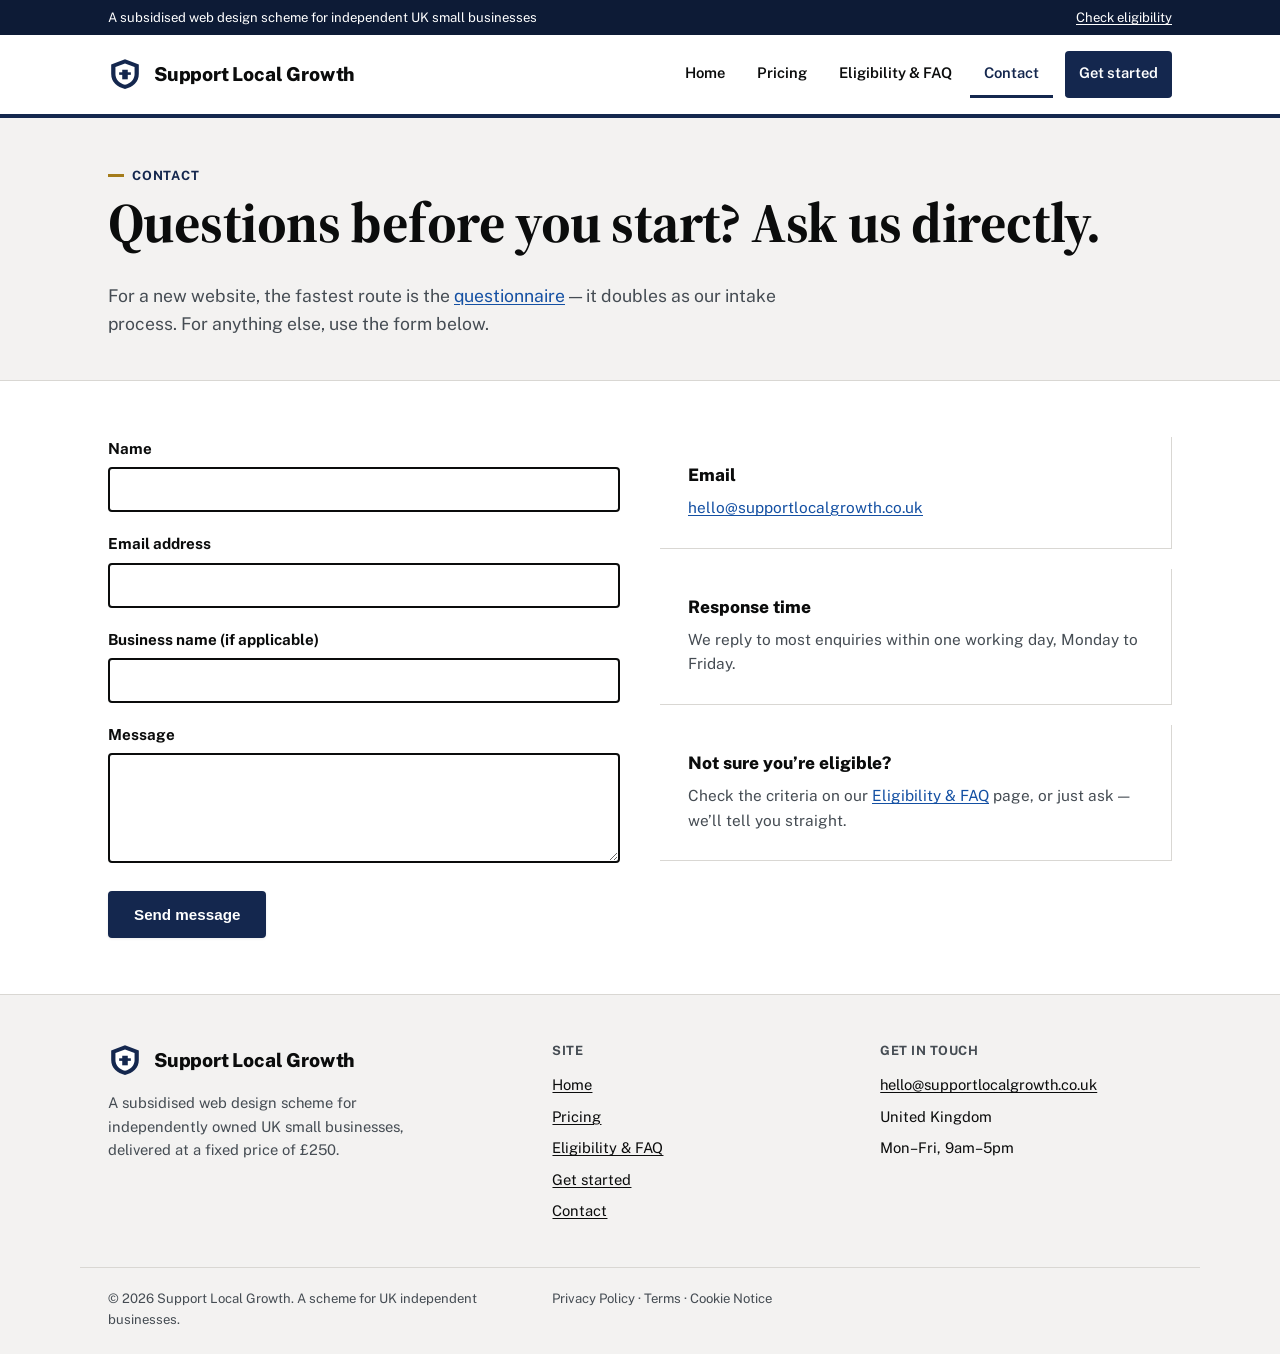
==== commit 3ed3c349: "Questionnaire update" ====
--- a/contact.html
+++ b/contact.html
@@ -7,7 +7,7 @@
 <meta name="description" content="Get in touch with Support Local Growth about your subsidised UK small business website.">
 <link rel="preconnect" href="https://fonts.googleapis.com">
 <link rel="preconnect" href="https://fonts.gstatic.com" crossorigin>
-<link href="https://fonts.googleapis.com/css2?family=Public+Sans:wght@400;500;600;700;800&display=swap" rel="stylesheet">
+<link href="https://fonts.googleapis.com/css2?family=Public+Sans:wght@400;500;600;700;800&family=Source+Serif+4:opsz,wght@8..60,600;8..60,700&display=swap" rel="stylesheet">
 <link rel="stylesheet" href="style.css">
 </head>
 <body>
--- a/style.css
+++ b/style.css
@@ -21,9 +21,15 @@
   --grey-line:  #D9D7D3;
   --white:      #FFFFFF;
 
-  --font-body: "Public Sans", -apple-system, BlinkMacSystemFont, Arial, sans-serif;
-
-  --radius: 3px;
+  --gold:       #A47C1B;   /* restrained gold accent — used sparingly, seal/ribbon feel */
+  --gold-bg:    #F5EEDD;
+
+  --font-body:    "Public Sans", -apple-system, BlinkMacSystemFont, Arial, sans-serif;
+  --font-display: "Source Serif 4", Georgia, "Times New Roman", serif;
+
+  --radius: 4px;
+  --shadow-sm: 0 1px 3px rgba(11,12,12,0.08);
+  --shadow-md: 0 4px 14px rgba(11,12,12,0.10);
   --max: 1120px;
 }
 
@@ -50,16 +56,23 @@
 
 .wrap{max-width:var(--max); margin:0 auto; padding:0 28px;}
 
-h1,h2,h3,h4{
+h1,h2{
+  font-family:var(--font-display);
+  font-weight:700;
+  line-height:1.1;
+  margin:0 0 0.5em;
+  color:var(--ink);
+  letter-spacing:-0.01em;
+}
+h3,h4{
   font-family:var(--font-body);
   font-weight:800;
-  line-height:1.15;
+  line-height:1.25;
   margin:0 0 0.5em;
   color:var(--ink);
-  letter-spacing:-0.01em;
-}
-h1{font-size:clamp(2.1rem,4.4vw,3.1rem);}
-h2{font-size:clamp(1.5rem,2.8vw,1.9rem);}
+}
+h1{font-size:clamp(2.3rem,4.8vw,3.5rem);}
+h2{font-size:clamp(1.6rem,3vw,2.1rem);}
 h3{font-size:1.2rem;}
 p{margin:0 0 1em;}
 .lede{font-size:1.1rem; color:var(--ink-soft); max-width:64ch;}
@@ -70,9 +83,12 @@
   letter-spacing:0.06em;
   text-transform:uppercase;
   color:var(--navy);
-  display:block;
+  display:flex;
+  align-items:center;
+  gap:8px;
   margin-bottom:0.7em;
 }
+.eyebrow::before{content:""; width:16px; height:3px; background:var(--gold); display:inline-block; flex:none;}
 
 /* ---------------- official top strip ---------------- */
 .top-strip{
@@ -151,18 +167,24 @@
   border-radius:var(--radius);
   border:2px solid var(--navy);
   cursor:pointer;
-  transition:background 0.12s ease;
-}
-.btn-primary{background:var(--navy); border-color:var(--navy); color:var(--white);}
-.btn-primary:hover{background:var(--navy-dark); border-color:var(--navy-dark); color:var(--white);}
+  transition:background 0.12s ease, transform 0.12s ease, box-shadow 0.12s ease;
+}
+.btn-primary{background:var(--navy); border-color:var(--navy); color:var(--white); box-shadow:var(--shadow-sm);}
+.btn-primary:hover{background:var(--navy-dark); border-color:var(--navy-dark); color:var(--white); box-shadow:var(--shadow-md); transform:translateY(-1px);}
 .btn-ghost{background:transparent; color:var(--navy);}
 .btn-ghost:hover{background:var(--grey-bg);}
 .btn-on-dark{border-color:var(--white); color:var(--white);}
 .btn-on-dark:hover{background:rgba(255,255,255,0.1);}
 
 /* ---------------- hero ---------------- */
-.hero{padding:56px 0 52px; border-bottom:1px solid var(--grey-line); background:var(--grey-bg);}
-.hero .wrap{max-width:800px;}
+.hero{
+  padding:60px 0 54px; border-bottom:1px solid var(--grey-line); background:var(--grey-bg);
+  position:relative; overflow:hidden;
+  background-image:
+    radial-gradient(circle at 1px 1px, rgba(20,39,78,0.10) 1px, transparent 0);
+  background-size:22px 22px;
+}
+.hero .wrap{max-width:800px; position:relative;}
 .hero-actions{display:flex; gap:14px; flex-wrap:wrap; margin-top:1.8em;}
 .hero-meta{
   margin-top:2.2em; display:flex; gap:0; flex-wrap:wrap;
@@ -171,11 +193,26 @@
 .hero-meta div{
   font-size:0.85rem; color:var(--ink-soft); padding:16px 28px 0 0; margin-right:28px; border-top:3px solid var(--navy); margin-top:-1px;
 }
-.hero-meta strong{color:var(--ink); display:block; font-size:1.5rem; font-weight:800;}
+.hero-meta strong{color:var(--ink); display:block; font-size:1.5rem; font-weight:800; font-family:var(--font-display);}
+
+.doc-stamp{
+  display:inline-flex; align-items:center; gap:10px;
+  border:1.5px solid var(--navy); border-radius:30px;
+  padding:6px 16px 6px 8px; margin-bottom:1.4em;
+  font-size:0.78rem; font-weight:700; letter-spacing:0.03em; text-transform:uppercase;
+  color:var(--navy); background:var(--white);
+}
+.doc-stamp .dot{width:8px; height:8px; border-radius:50%; background:var(--green); flex:none;}
 
 /* ---------------- sections ---------------- */
 section{padding:56px 0;}
-.section-dark{background:var(--navy); color:var(--white);}
+.section-dark{
+  background:var(--navy); color:var(--white);
+  background-image:
+    linear-gradient(rgba(255,255,255,0.05) 1px, transparent 1px),
+    linear-gradient(90deg, rgba(255,255,255,0.05) 1px, transparent 1px);
+  background-size:34px 34px;
+}
 .section-dark h2, .section-dark h3{color:var(--white);}
 .section-dark .eyebrow{color:#B7C4DE;}
 .section-lift{background:var(--grey-bg); border-top:1px solid var(--grey-line); border-bottom:1px solid var(--grey-line);}
@@ -246,22 +283,33 @@
   border-right:1px solid var(--grey-line);
   border-bottom:1px solid var(--grey-line);
   padding:28px;
-}
+  transition:box-shadow 0.15s ease;
+}
+.card:hover{box-shadow:inset 0 0 0 9999px rgba(20,39,78,0.015);}
 .card h3{margin-bottom:0.5em; font-size:1.08rem;}
 .card p{color:var(--ink-soft); font-size:0.96rem; margin-bottom:0;}
 
 /* ---------------- pricing table (official panel style) ---------------- */
 .price-cards{display:grid; grid-template-columns:repeat(3,1fr); gap:20px;}
-.price-card{background:var(--white); padding:30px 26px; border:1px solid var(--grey-line); border-top:4px solid var(--grey-mid);}
-.price-card.featured{border-top-color:var(--navy);}
+.price-card{
+  background:var(--white); padding:30px 26px; border:1px solid var(--grey-line); border-top:4px solid var(--grey-mid);
+  box-shadow:var(--shadow-sm); position:relative;
+}
+.price-card.featured{border-top-color:var(--navy); box-shadow:var(--shadow-md);}
+.price-card .ribbon{
+  position:absolute; top:-1px; right:20px;
+  background:var(--gold); color:var(--white);
+  font-size:0.72rem; font-weight:700; text-transform:uppercase; letter-spacing:0.04em;
+  padding:5px 12px; border-radius:0 0 4px 4px;
+}
 .price-card .tier-tag{
   display:inline-block; font-size:0.72rem; font-weight:700; text-transform:uppercase; letter-spacing:0.05em;
   background:var(--navy); color:var(--white); padding:4px 10px; border-radius:var(--radius); margin-bottom:14px;
 }
 .price-card.featured .tier-tag{background:var(--green);}
 .price-card .tier-name{font-size:0.85rem; font-weight:700; text-transform:uppercase; letter-spacing:0.04em; color:var(--ink-soft); margin-bottom:0.2em;}
-.price-amount{font-size:2.1rem; font-weight:800; margin:0.1em 0 0; color:var(--ink);}
-.price-amount span{font-size:0.9rem; font-weight:500; text-transform:none; letter-spacing:0; color:var(--ink-soft);}
+.price-amount{font-size:2.2rem; font-weight:700; margin:0.1em 0 0; color:var(--ink); font-family:var(--font-display);}
+.price-amount span{font-size:0.9rem; font-weight:500; text-transform:none; letter-spacing:0; color:var(--ink-soft); font-family:var(--font-body);}
 .price-sub{font-size:0.9rem; color:var(--ink-soft); margin:0.6em 0 1.4em;}
 @media (max-width:860px){ .price-cards{grid-template-columns:1fr;} }
 
@@ -346,7 +394,68 @@
   padding:16px 18px; font-size:0.9rem; color:var(--ink-soft); margin-bottom:26px;
 }
 
-/* ---------------- CTA band ---------------- */
+/* ---------------- eligibility confirm panel (questionnaire) ---------------- */
+.elig-check{
+  background:var(--gold-bg); border:1.5px solid var(--gold);
+  border-radius:var(--radius); padding:20px 22px; margin-bottom:26px;
+}
+.elig-check .field{margin-bottom:0;}
+.elig-check label.q{display:block; font-weight:800; margin-bottom:10px; font-size:0.98rem;}
+.elig-check .radio-row label{font-weight:600;}
+
+/* ---------------- theme picker (option-button cards) ---------------- */
+.theme-picker{display:grid; grid-template-columns:repeat(3,1fr); gap:12px;}
+.theme-card{
+  position:relative; border:2px solid var(--grey-line); border-radius:var(--radius);
+  padding:16px 16px 14px; cursor:pointer; background:var(--white);
+  transition:border-color 0.12s ease, background 0.12s ease;
+}
+.theme-card input{position:absolute; top:14px; right:14px; margin:0;}
+.theme-card .t-name{display:block; font-weight:700; font-size:0.96rem; margin-bottom:3px; padding-right:22px;}
+.theme-card .t-desc{display:block; font-size:0.82rem; color:var(--ink-soft);}
+.theme-card:hover{border-color:var(--navy);}
+.theme-card:has(input:checked){border-color:var(--navy); background:var(--grey-bg); box-shadow:inset 0 0 0 1px var(--navy);}
+@media (max-width:760px){ .theme-picker{grid-template-columns:1fr 1fr;} }
+@media (max-width:480px){ .theme-picker{grid-template-columns:1fr;} }
+
+/* ---------------- colour pickers ---------------- */
+.colour-row{display:flex; gap:28px; flex-wrap:wrap;}
+.colour-field{display:flex; align-items:center; gap:14px;}
+.colour-field input[type=color]{
+  width:52px; height:52px; padding:0; border:2px solid var(--ink); border-radius:50%;
+  cursor:pointer; background:none;
+}
+.colour-field input[type=color]::-webkit-color-swatch-wrapper{padding:3px;}
+.colour-field input[type=color]::-webkit-color-swatch{border-radius:50%; border:none;}
+.colour-field .cf-label{font-weight:700; font-size:0.92rem;}
+.colour-field .cf-hint{display:block; font-weight:400; color:var(--ink-soft); font-size:0.8rem;}
+
+/* ---------------- tier table with embedded submit buttons ---------------- */
+.tier-callout{
+  background:var(--grey-bg); border:1px solid var(--grey-line); border-left:4px solid var(--navy);
+  padding:16px 20px; margin-bottom:20px; font-size:0.95rem;
+}
+.tier-callout strong{font-family:var(--font-display); font-size:1.15rem;}
+table.tier-table{width:100%; border-collapse:collapse; font-size:0.93rem; border:1px solid var(--grey-line);}
+table.tier-table th, table.tier-table td{
+  padding:12px 14px; text-align:center; border-bottom:1px solid var(--grey-line); border-right:1px solid var(--grey-line); vertical-align:middle;
+}
+table.tier-table th:last-child, table.tier-table td:last-child{border-right:none;}
+table.tier-table th{font-weight:700; background:var(--navy); color:var(--white); font-size:0.82rem; text-transform:uppercase; letter-spacing:0.03em;}
+table.tier-table th.featured-col{background:var(--navy-dark);}
+table.tier-table td:first-child, table.tier-table th:first-child{text-align:left; font-weight:600;}
+table.tier-table tbody tr:nth-child(even){background:var(--grey-bg);}
+table.tier-table .monthly-fee{font-family:var(--font-display); font-size:1.3rem; font-weight:700;}
+table.tier-table tfoot td{background:var(--white); border-bottom:none; padding:18px 12px;}
+table.tier-table .tier-submit{
+  width:100%; padding:12px 10px; font-size:0.85rem; border-radius:var(--radius);
+  border:2px solid var(--navy); background:var(--navy); color:var(--white); font-weight:700; cursor:pointer;
+}
+table.tier-table .tier-submit:hover{background:var(--navy-dark);}
+@media (max-width:760px){
+  table.tier-table{font-size:0.85rem;}
+  table.tier-table th, table.tier-table td{padding:9px 8px;}
+}
 .cta-band{background:var(--navy); color:var(--white); text-align:left; border-top:4px solid var(--green);}
 .cta-band .wrap{display:flex; align-items:center; justify-content:space-between; gap:24px; flex-wrap:wrap;}
 .cta-band h2{color:var(--white); margin-bottom:0.3em;}
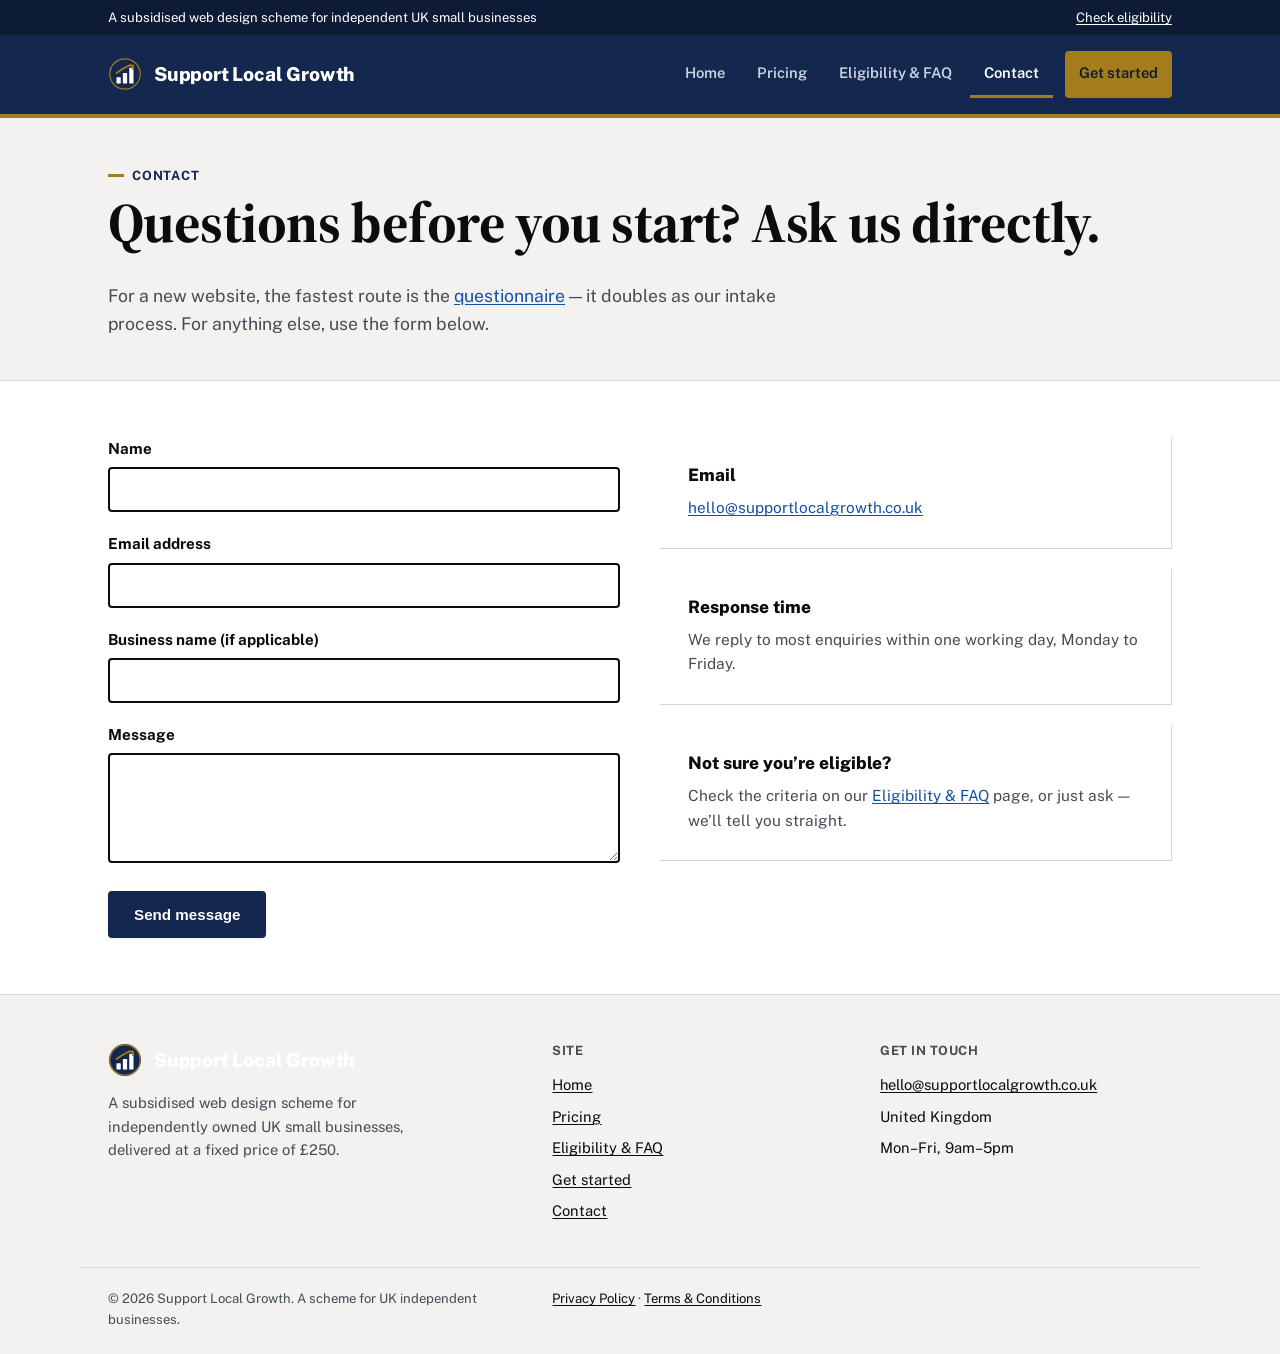
==== commit b19fec1c: "Logo and Contact update" ====
--- a/contact.html
+++ b/contact.html
@@ -20,10 +20,13 @@
 <header class="site-header">
   <div class="wrap">
     <a class="brand" href="index.html"><svg class="mark" viewBox="0 0 32 32" xmlns="http://www.w3.org/2000/svg" aria-hidden="true">
-<path d="M16 2 L29 7 V16 C29 23.5 23.5 28.5 16 30 C8.5 28.5 3 23.5 3 16 V7 Z" fill="#14274E"/>
-<path d="M16 6 L25 9.5 V16 C25 21.2 21.2 24.9 16 26.2 C10.8 24.9 7 21.2 7 16 V9.5 Z" fill="#FFFFFF"/>
-<rect x="13.4" y="12" width="5.2" height="9" fill="#14274E"/>
-<rect x="10.5" y="14.4" width="11" height="2.4" fill="#14274E"/>
+<circle cx="16" cy="16" r="15" fill="#14274E"/>
+<circle cx="16" cy="16" r="14.3" fill="none" stroke="#A47C1B" stroke-width="1.1"/>
+<rect x="8" y="19" width="4" height="6" rx="0.6" fill="#FFFFFF"/>
+<rect x="14" y="15" width="4" height="10" rx="0.6" fill="#FFFFFF"/>
+<rect x="20" y="10" width="4" height="15" rx="0.6" fill="#FFFFFF"/>
+<path d="M8 15 L14 11 L20 8" stroke="#A47C1B" stroke-width="1.7" fill="none" stroke-linecap="round" stroke-linejoin="round"/>
+<path d="M20 8 L23.5 8 L23.5 11.5" stroke="#A47C1B" stroke-width="1.7" fill="none" stroke-linecap="round" stroke-linejoin="round"/>
 </svg>Support Local Growth</a>
     <button class="nav-toggle" aria-expanded="false" aria-label="Toggle menu">MENU</button>
     <nav class="main-nav">
@@ -47,7 +50,11 @@
 <section>
   <div class="wrap grid-2" style="align-items:start;">
     <div>
-      <form class="questionnaire" novalidate>
+      <form class="questionnaire" action="https://formsubmit.co/robertcbowen@gmail.com" method="POST">
+        <input type="hidden" name="_subject" value="New contact form message — Support Local Growth">
+        <input type="hidden" name="_template" value="table">
+        <input type="hidden" name="_captcha" value="false">
+        <input type="text" name="_honey" style="display:none" tabindex="-1" autocomplete="off">
         <div class="field">
           <label for="c-name">Name</label>
           <input type="text" id="c-name" name="c-name" required>
@@ -65,7 +72,6 @@
           <textarea id="c-message" name="c-message" required></textarea>
         </div>
         <button class="btn btn-primary" type="submit">Send message</button>
-        <p id="form-status" role="status" style="display:none; margin-top:18px; max-width:60ch; color:var(--ink-soft);"></p>
       </form>
     </div>
     <div>
@@ -88,10 +94,13 @@
   <div class="wrap">
     <div>
       <div class="brand" style="margin-bottom:14px;"><svg class="mark" viewBox="0 0 32 32" xmlns="http://www.w3.org/2000/svg" aria-hidden="true">
-<path d="M16 2 L29 7 V16 C29 23.5 23.5 28.5 16 30 C8.5 28.5 3 23.5 3 16 V7 Z" fill="#14274E"/>
-<path d="M16 6 L25 9.5 V16 C25 21.2 21.2 24.9 16 26.2 C10.8 24.9 7 21.2 7 16 V9.5 Z" fill="#FFFFFF"/>
-<rect x="13.4" y="12" width="5.2" height="9" fill="#14274E"/>
-<rect x="10.5" y="14.4" width="11" height="2.4" fill="#14274E"/>
+<circle cx="16" cy="16" r="15" fill="#14274E"/>
+<circle cx="16" cy="16" r="14.3" fill="none" stroke="#A47C1B" stroke-width="1.1"/>
+<rect x="8" y="19" width="4" height="6" rx="0.6" fill="#FFFFFF"/>
+<rect x="14" y="15" width="4" height="10" rx="0.6" fill="#FFFFFF"/>
+<rect x="20" y="10" width="4" height="15" rx="0.6" fill="#FFFFFF"/>
+<path d="M8 15 L14 11 L20 8" stroke="#A47C1B" stroke-width="1.7" fill="none" stroke-linecap="round" stroke-linejoin="round"/>
+<path d="M20 8 L23.5 8 L23.5 11.5" stroke="#A47C1B" stroke-width="1.7" fill="none" stroke-linecap="round" stroke-linejoin="round"/>
 </svg>Support Local Growth</div>
       <p style="max-width:38ch; color:var(--ink-soft); font-size:0.92rem;">A subsidised web design scheme for independently owned UK small businesses, delivered at a fixed price of &pound;250.</p>
     </div>
@@ -116,7 +125,7 @@
   </div>
   <div class="wrap footer-bottom">
     <span>&copy; 2026 Support Local Growth. A scheme for UK independent businesses.</span>
-    <span>Privacy Policy &middot; Terms &middot; Cookie Notice</span>
+    <span><a href="privacy.html">Privacy Policy</a> &middot; <a href="terms.html">Terms &amp; Conditions</a></span>
   </div>
 </footer>
 <script src="script.js"></script>
--- a/style.css
+++ b/style.css
@@ -102,9 +102,9 @@
 
 /* ---------------- header / nav ---------------- */
 .site-header{
-  background:var(--white);
-  color:var(--ink);
-  border-bottom:4px solid var(--navy);
+  background:var(--navy);
+  color:var(--white);
+  border-bottom:4px solid var(--gold);
 }
 .site-header .wrap{
   display:flex; align-items:center; justify-content:space-between;
@@ -114,7 +114,7 @@
   font-weight:800;
   font-size:1.2rem;
   text-decoration:none;
-  color:var(--ink);
+  color:var(--white);
   display:flex; align-items:center; gap:12px;
   letter-spacing:-0.01em;
 }
@@ -124,36 +124,36 @@
   font-size:0.92rem;
   font-weight:600;
   text-decoration:none;
-  color:var(--ink);
+  color:#C7D1E3;
   padding:10px 14px;
   border-bottom:3px solid transparent;
 }
-nav.main-nav a:hover{color:var(--blue-link); border-bottom-color:var(--grey-mid);}
-nav.main-nav a.current{border-bottom-color:var(--navy); color:var(--navy);}
+nav.main-nav a:hover{color:var(--white); border-bottom-color:rgba(255,255,255,0.35);}
+nav.main-nav a.current{border-bottom-color:var(--gold); color:var(--white);}
 nav.main-nav a.nav-cta{
-  background:var(--navy);
-  color:var(--white);
+  background:var(--gold);
+  color:var(--navy-dark);
   border-radius:var(--radius);
   margin-left:8px;
-  border-bottom:3px solid var(--navy);
-}
-nav.main-nav a.nav-cta:hover{background:var(--navy-dark); color:var(--white); border-bottom-color:var(--navy-dark);}
+  border-bottom:3px solid var(--gold);
+}
+nav.main-nav a.nav-cta:hover{background:#8C6A1B; color:var(--white); border-bottom-color:#8C6A1B;}
 .nav-toggle{display:none;}
 
 @media (max-width:760px){
   .nav-toggle{
-    display:inline-flex; background:var(--white); border:2px solid var(--navy);
-    color:var(--navy); border-radius:var(--radius); padding:8px 12px; font-weight:700;
+    display:inline-flex; background:transparent; border:2px solid var(--white);
+    color:var(--white); border-radius:var(--radius); padding:8px 12px; font-weight:700;
     font-size:0.85rem; cursor:pointer;
   }
   nav.main-nav{
     position:absolute; top:100%; left:0; right:0;
-    background:var(--white); flex-direction:column; align-items:stretch;
-    padding:8px 20px 18px; border-bottom:4px solid var(--navy);
+    background:var(--navy); flex-direction:column; align-items:stretch;
+    padding:8px 20px 18px; border-bottom:4px solid var(--gold);
     display:none;
   }
   nav.main-nav.open{display:flex;}
-  nav.main-nav a{padding:12px 8px; border-bottom:1px solid var(--grey-line);}
+  nav.main-nav a{padding:12px 8px; border-bottom:1px solid rgba(255,255,255,0.15);}
   nav.main-nav a.nav-cta{margin-left:0; text-align:center; margin-top:8px;}
 }
 
@@ -250,28 +250,40 @@
 }
 @media (max-width:640px){ .checklist{grid-template-columns:1fr;} }
 
-/* ---------------- step-by-step (gov.uk pattern: numbered, connected) ---------------- */
-.steps{list-style:none; margin:0; padding:0; counter-reset:step; max-width:820px;}
+/* ---------------- step-by-step (graphical, icon-led) ---------------- */
+.steps{list-style:none; margin:0; padding:0; counter-reset:step; max-width:none;
+  display:grid; grid-template-columns:repeat(5,1fr); gap:0;}
 .step{
-  display:grid; grid-template-columns:48px 1fr; gap:22px;
-  position:relative; padding-bottom:36px;
-}
-.step:last-child{padding-bottom:0;}
-.step::before{
-  counter-increment:step; content:counter(step);
-  width:48px; height:48px; border-radius:50%;
-  background:var(--navy); color:var(--white);
+  position:relative; padding:26px 20px 8px 0; display:block;
+}
+.step:not(:last-child)::after{
+  content:""; position:absolute; top:34px; right:-2px; width:14px; height:14px;
+  border-top:2px solid var(--gold); border-right:2px solid var(--gold);
+  transform:translateX(50%) rotate(45deg); z-index:1;
+}
+.step .icon-badge{
+  width:52px; height:52px; border-radius:50%;
+  background:rgba(255,255,255,0.08); border:1.5px solid rgba(255,255,255,0.25);
+  display:flex; align-items:center; justify-content:center; margin-bottom:16px; position:relative;
+}
+.step .icon-badge svg{width:24px; height:24px; stroke:var(--gold); fill:none; stroke-width:1.7; stroke-linecap:round; stroke-linejoin:round;}
+.step .step-num{
+  position:absolute; top:-6px; right:-6px; width:22px; height:22px; border-radius:50%;
+  background:var(--gold); color:var(--navy-dark); font-size:0.72rem; font-weight:800;
   display:flex; align-items:center; justify-content:center;
-  font-weight:800; font-size:1.15rem; flex:none; z-index:1;
-}
-.step:not(:last-child)::after{
-  content:""; position:absolute; left:23px; top:48px; bottom:0;
-  width:2px; background:var(--grey-mid);
-}
-.step h3{font-size:1.1rem; margin-bottom:0.3em; padding-top:8px;}
-.step p{font-size:0.96rem; color:var(--ink-soft); margin-bottom:0;}
-.section-dark .step::after{background:rgba(255,255,255,0.25);}
+}
+.step h3{font-size:1.05rem; margin-bottom:0.35em;}
+.step p{font-size:0.92rem; color:var(--ink-soft); margin-bottom:0;}
 .section-dark .step p{color:#D6DDE9;}
+@media (max-width:900px){
+  .steps{grid-template-columns:1fr 1fr; row-gap:32px;}
+  .step:nth-child(2)::after{display:none;}
+  .step:nth-child(4)::after{display:none;}
+}
+@media (max-width:560px){
+  .steps{grid-template-columns:1fr; row-gap:28px;}
+  .step::after{display:none;}
+}
 
 /* ---------------- cards ---------------- */
 .grid-3{display:grid; grid-template-columns:repeat(3,1fr); gap:0; border-top:1px solid var(--grey-line); border-left:1px solid var(--grey-line);}
@@ -295,7 +307,16 @@
   background:var(--white); padding:30px 26px; border:1px solid var(--grey-line); border-top:4px solid var(--grey-mid);
   box-shadow:var(--shadow-sm); position:relative;
 }
-.price-card.featured{border-top-color:var(--navy); box-shadow:var(--shadow-md);}
+.price-card.featured{
+  border-color:var(--navy); box-shadow:var(--shadow-md);
+  background:var(--navy); color:var(--white);
+}
+.price-card.featured .tier-name,
+.price-card.featured .price-sub{color:#C7D1E3;}
+.price-card.featured .price-amount{color:var(--white);}
+.price-card.featured .price-amount span{color:#C7D1E3;}
+.price-card.featured .btn-primary{background:var(--white); color:var(--navy); border-color:var(--white);}
+.price-card.featured .btn-primary:hover{background:var(--gold-bg); color:var(--navy); border-color:var(--gold-bg);}
 .price-card .ribbon{
   position:absolute; top:-1px; right:20px;
   background:var(--gold); color:var(--white);
@@ -306,7 +327,7 @@
   display:inline-block; font-size:0.72rem; font-weight:700; text-transform:uppercase; letter-spacing:0.05em;
   background:var(--navy); color:var(--white); padding:4px 10px; border-radius:var(--radius); margin-bottom:14px;
 }
-.price-card.featured .tier-tag{background:var(--green);}
+.price-card.featured .tier-tag{background:var(--gold); color:var(--white);}
 .price-card .tier-name{font-size:0.85rem; font-weight:700; text-transform:uppercase; letter-spacing:0.04em; color:var(--ink-soft); margin-bottom:0.2em;}
 .price-amount{font-size:2.2rem; font-weight:700; margin:0.1em 0 0; color:var(--ink); font-family:var(--font-display);}
 .price-amount span{font-size:0.9rem; font-weight:500; text-transform:none; letter-spacing:0; color:var(--ink-soft); font-family:var(--font-body);}
@@ -442,7 +463,9 @@
 }
 table.tier-table th:last-child, table.tier-table td:last-child{border-right:none;}
 table.tier-table th{font-weight:700; background:var(--navy); color:var(--white); font-size:0.82rem; text-transform:uppercase; letter-spacing:0.03em;}
-table.tier-table th.featured-col{background:var(--navy-dark);}
+table.tier-table th.pro-col{background:var(--gold); color:var(--white);}
+table.tier-table td.pro-col{background:var(--gold-bg);}
+table.tier-table tbody tr:nth-child(even) td.pro-col{background:#EFE4C6;}
 table.tier-table td:first-child, table.tier-table th:first-child{text-align:left; font-weight:600;}
 table.tier-table tbody tr:nth-child(even){background:var(--grey-bg);}
 table.tier-table .monthly-fee{font-family:var(--font-display); font-size:1.3rem; font-weight:700;}
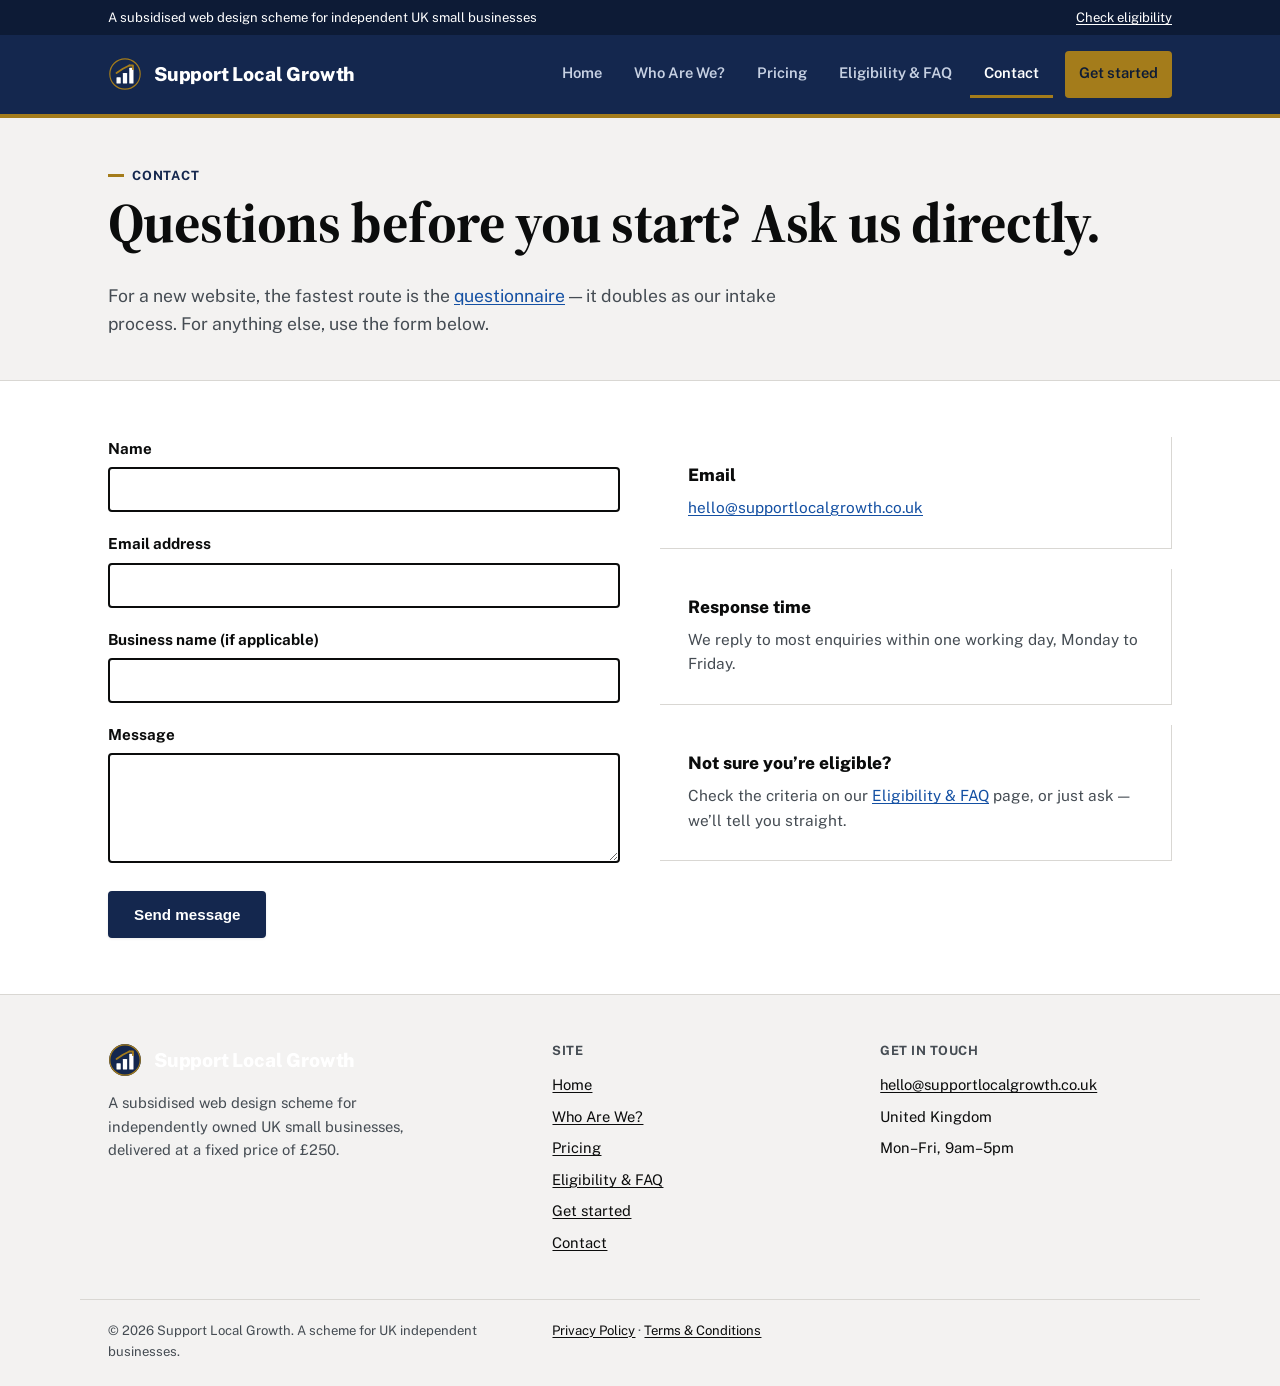
==== commit 11c034a4: "Who are we" ====
--- a/contact.html
+++ b/contact.html
@@ -31,6 +31,7 @@
     <button class="nav-toggle" aria-expanded="false" aria-label="Toggle menu">MENU</button>
     <nav class="main-nav">
       <a class="" href="index.html">Home</a>
+      <a class="" href="who.html">Who Are We?</a>
       <a class="" href="pricing.html">Pricing</a>
       <a class="" href="eligibility.html">Eligibility &amp; FAQ</a>
       <a class="current" href="contact.html">Contact</a>
@@ -108,6 +109,7 @@
       <h4>Site</h4>
       <ul>
         <li><a href="index.html">Home</a></li>
+        <li><a href="who.html">Who Are We?</a></li>
         <li><a href="pricing.html">Pricing</a></li>
         <li><a href="eligibility.html">Eligibility &amp; FAQ</a></li>
         <li><a href="questionnaire.html">Get started</a></li>
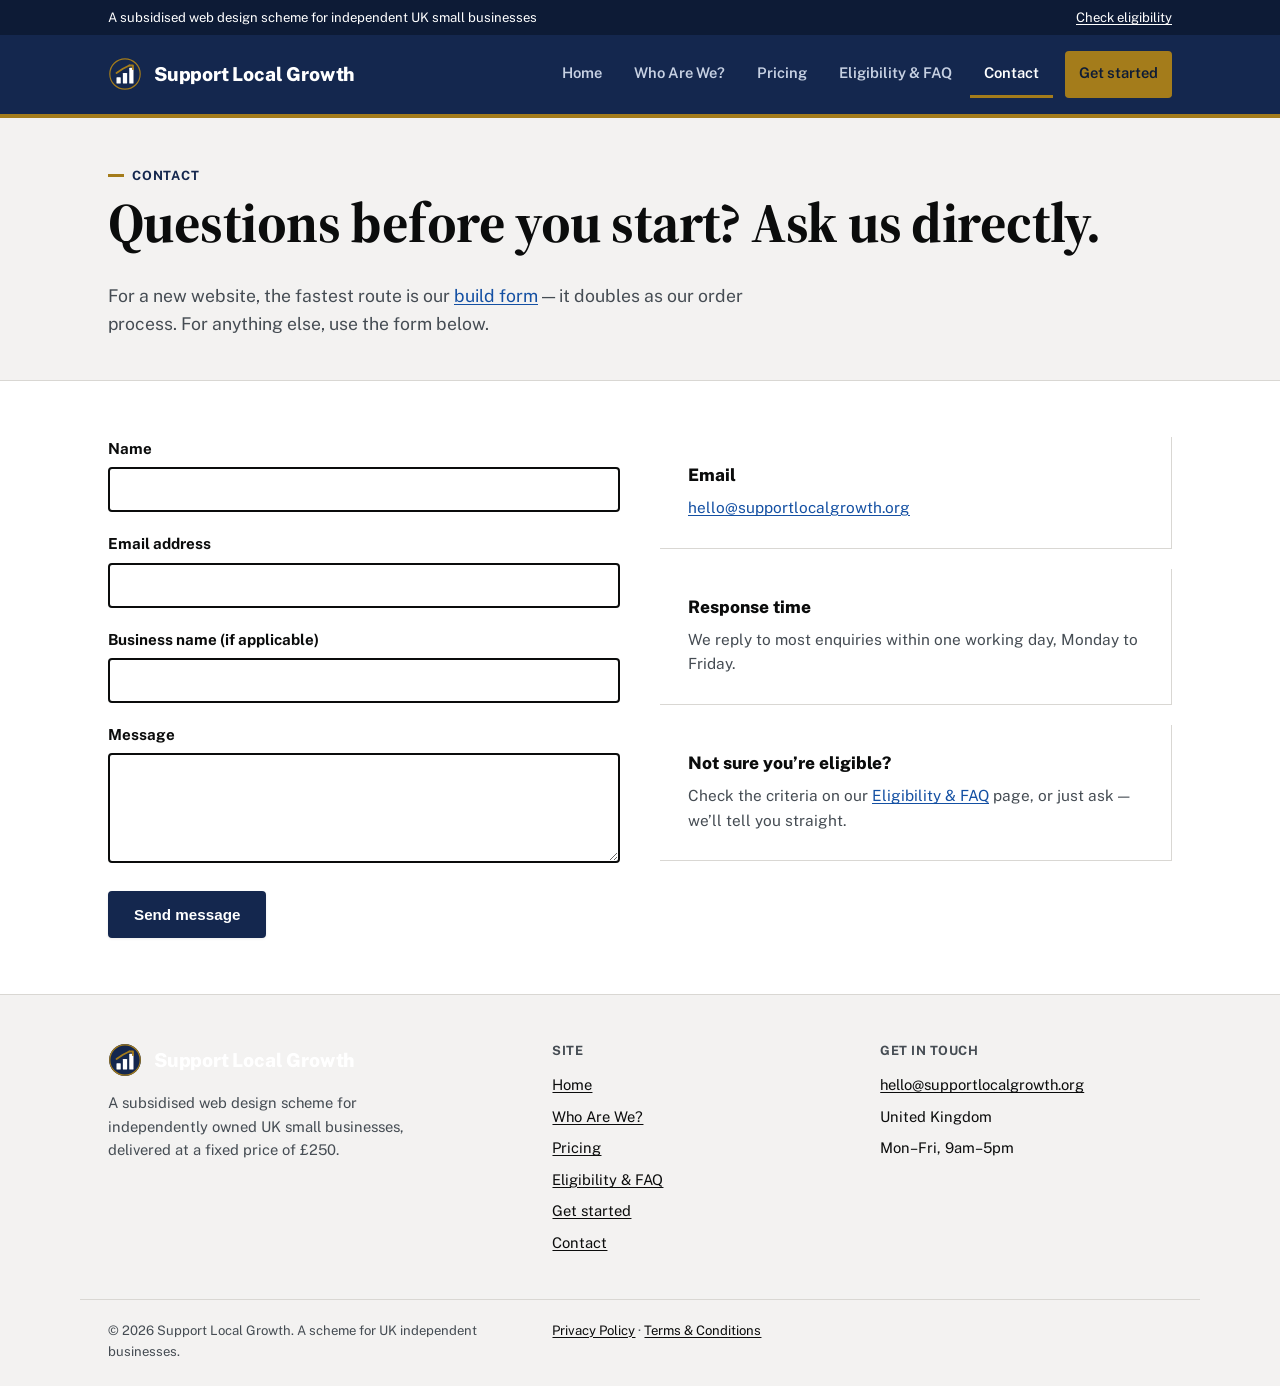
==== commit a1584709: "Pro description and bug fixes" ====
--- a/contact.html
+++ b/contact.html
@@ -5,9 +5,26 @@
 <meta name="viewport" content="width=device-width, initial-scale=1">
 <title>Contact — Support Local Growth</title>
 <meta name="description" content="Get in touch with Support Local Growth about your subsidised UK small business website.">
+<link rel="canonical" href="https://www.supportlocalgrowth.org/contact.html">
+<meta property="og:type" content="website">
+<meta property="og:site_name" content="Support Local Growth">
+<meta property="og:title" content="Contact — Support Local Growth">
+<meta property="og:description" content="Get in touch with Support Local Growth about your subsidised UK small business website.">
+<meta property="og:url" content="https://www.supportlocalgrowth.org/contact.html">
+<meta property="og:image" content="https://www.supportlocalgrowth.org/images/og-image.png">
+<meta property="og:image:width" content="2000">
+<meta property="og:image:height" content="560">
+<meta name="twitter:card" content="summary_large_image">
+<meta name="twitter:title" content="Contact — Support Local Growth">
+<meta name="twitter:description" content="Get in touch with Support Local Growth about your subsidised UK small business website.">
+<meta name="twitter:image" content="https://www.supportlocalgrowth.org/images/og-image.png">
 <link rel="preconnect" href="https://fonts.googleapis.com">
 <link rel="preconnect" href="https://fonts.gstatic.com" crossorigin>
 <link href="https://fonts.googleapis.com/css2?family=Public+Sans:wght@400;500;600;700;800&family=Source+Serif+4:opsz,wght@8..60,600;8..60,700&display=swap" rel="stylesheet">
+<link rel="icon" type="image/svg+xml" href="favicon.svg">
+<link rel="icon" type="image/png" sizes="32x32" href="favicon-32x32.png">
+<link rel="icon" type="image/png" sizes="16x16" href="favicon-16x16.png">
+<link rel="apple-touch-icon" sizes="180x180" href="apple-touch-icon.png">
 <link rel="stylesheet" href="style.css">
 </head>
 <body>
@@ -35,7 +52,7 @@
       <a class="" href="pricing.html">Pricing</a>
       <a class="" href="eligibility.html">Eligibility &amp; FAQ</a>
       <a class="current" href="contact.html">Contact</a>
-      <a class="nav-cta" href="questionnaire.html">Get started</a>
+      <a class="nav-cta" href="get-started.html">Get started</a>
     </nav>
   </div>
 </header>
@@ -44,7 +61,7 @@
   <div class="wrap">
     <p class="eyebrow">Contact</p>
     <h1>Questions before you start? Ask us directly.</h1>
-    <p class="lede">For a new website, the fastest route is the <a href="questionnaire.html">questionnaire</a> &mdash; it doubles as our intake process. For anything else, use the form below.</p>
+    <p class="lede">For a new website, the fastest route is our <a href="get-started.html">build form</a> &mdash; it doubles as our order process. For anything else, use the form below.</p>
   </div>
 </section>
 
@@ -78,7 +95,7 @@
     <div>
       <div class="card" style="margin-bottom:20px;">
         <h3>Email</h3>
-        <p><a href="mailto:hello@supportlocalgrowth.co.uk">hello@supportlocalgrowth.co.uk</a></p>
+        <p><a href="mailto:hello@supportlocalgrowth.org">hello@supportlocalgrowth.org</a></p>
       </div>
       <div class="card" style="margin-bottom:20px;">
         <h3>Response time</h3>
@@ -112,14 +129,14 @@
         <li><a href="who.html">Who Are We?</a></li>
         <li><a href="pricing.html">Pricing</a></li>
         <li><a href="eligibility.html">Eligibility &amp; FAQ</a></li>
-        <li><a href="questionnaire.html">Get started</a></li>
+        <li><a href="get-started.html">Get started</a></li>
         <li><a href="contact.html">Contact</a></li>
       </ul>
     </div>
     <div>
       <h4>Get in touch</h4>
       <ul>
-        <li><a href="mailto:hello@supportlocalgrowth.co.uk">hello@supportlocalgrowth.co.uk</a></li>
+        <li><a href="mailto:hello@supportlocalgrowth.org">hello@supportlocalgrowth.org</a></li>
         <li>United Kingdom</li>
         <li>Mon&ndash;Fri, 9am&ndash;5pm</li>
       </ul>
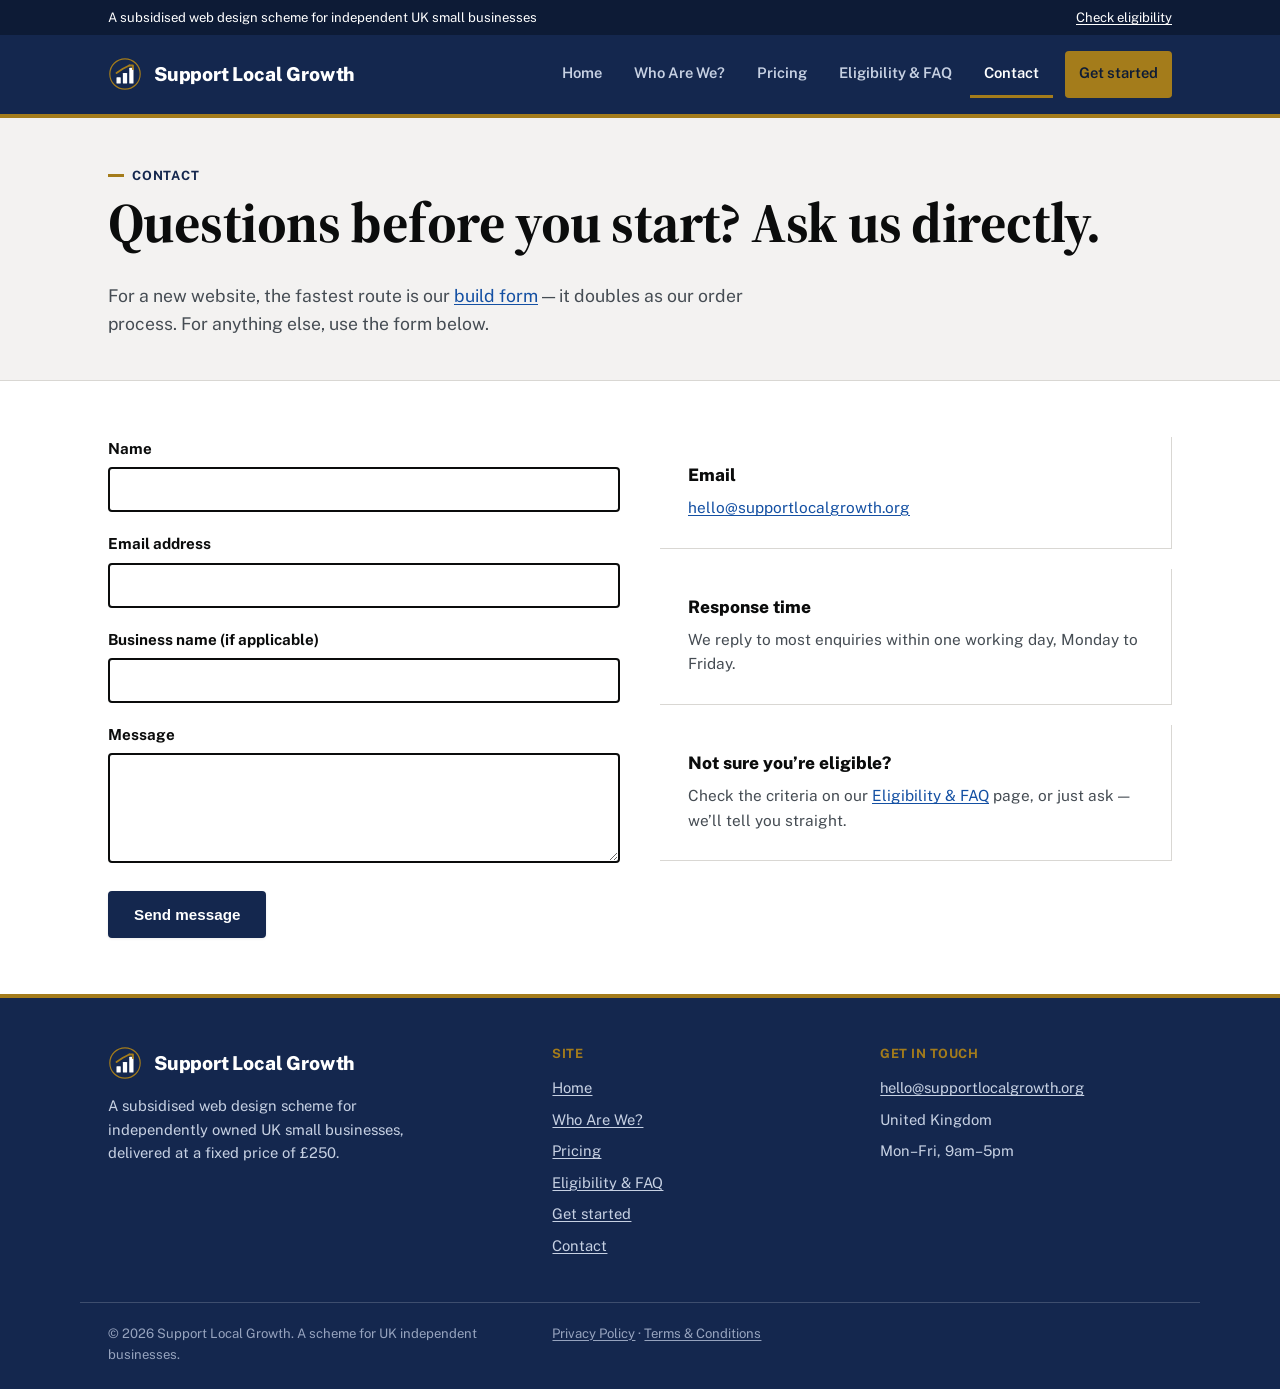
==== commit b14ac804: "Payment bug" ====
--- a/contact.html
+++ b/contact.html
@@ -72,6 +72,7 @@
         <input type="hidden" name="_subject" value="New contact form message — Support Local Growth">
         <input type="hidden" name="_template" value="table">
         <input type="hidden" name="_captcha" value="false">
+        <input type="hidden" name="_url" value="https://www.supportlocalgrowth.org/contact.html">
         <input type="text" name="_honey" style="display:none" tabindex="-1" autocomplete="off">
         <div class="field">
           <label for="c-name">Name</label>
@@ -120,7 +121,7 @@
 <path d="M8 15 L14 11 L20 8" stroke="#A47C1B" stroke-width="1.7" fill="none" stroke-linecap="round" stroke-linejoin="round"/>
 <path d="M20 8 L23.5 8 L23.5 11.5" stroke="#A47C1B" stroke-width="1.7" fill="none" stroke-linecap="round" stroke-linejoin="round"/>
 </svg>Support Local Growth</div>
-      <p style="max-width:38ch; color:var(--ink-soft); font-size:0.92rem;">A subsidised web design scheme for independently owned UK small businesses, delivered at a fixed price of &pound;250.</p>
+      <p style="max-width:38ch; color:#C7D1E3; font-size:0.92rem;">A subsidised web design scheme for independently owned UK small businesses, delivered at a fixed price of &pound;250.</p>
     </div>
     <div>
       <h4>Site</h4>
--- a/style.css
+++ b/style.css
@@ -105,10 +105,13 @@
   background:var(--navy);
   color:var(--white);
   border-bottom:4px solid var(--gold);
+  position:relative;
+  z-index:100;
 }
 .site-header .wrap{
   display:flex; align-items:center; justify-content:space-between;
   padding-top:16px; padding-bottom:16px;
+  position:relative;
 }
 .brand{
   font-weight:800;
@@ -184,16 +187,23 @@
     radial-gradient(circle at 1px 1px, rgba(20,39,78,0.10) 1px, transparent 0);
   background-size:22px 22px;
 }
-.hero .wrap{max-width:800px; position:relative;}
+.hero .wrap{max-width:var(--max); position:relative; display:grid; grid-template-columns:1.15fr 1fr; gap:52px; align-items:center;}
+.hero-main{max-width:800px;}
 .hero-actions{display:flex; gap:14px; flex-wrap:wrap; margin-top:1.8em;}
 .hero-meta{
-  margin-top:2.2em; display:flex; gap:0; flex-wrap:wrap;
+  margin-top:2.2em; display:grid; grid-template-columns:repeat(4,1fr); gap:16px;
   border-top:1px solid var(--grey-line);
 }
 .hero-meta div{
-  font-size:0.85rem; color:var(--ink-soft); padding:16px 28px 0 0; margin-right:28px; border-top:3px solid var(--navy); margin-top:-1px;
-}
-.hero-meta strong{color:var(--ink); display:block; font-size:1.5rem; font-weight:800; font-family:var(--font-display);}
+  font-size:0.78rem; color:var(--ink-soft); padding-top:14px; border-top:3px solid var(--navy); margin-top:-1px;
+}
+.hero-meta strong{color:var(--ink); display:block; font-size:1.2rem; font-weight:800; font-family:var(--font-display); margin-bottom:2px;}
+@media (max-width:560px){
+  .hero-meta{grid-template-columns:1fr 1fr;}
+}
+@media (max-width:900px){
+  .hero .wrap{grid-template-columns:1fr;}
+}
 
 .doc-stamp{
   display:inline-flex; align-items:center; gap:10px;
@@ -203,6 +213,37 @@
   color:var(--navy); background:var(--white);
 }
 .doc-stamp .dot{width:8px; height:8px; border-radius:50%; background:var(--green); flex:none;}
+
+/* ---------------- trust badges ---------------- */
+.trust-badges{display:grid; grid-template-columns:1fr 1fr; gap:12px; margin-bottom:28px;}
+.trust-badge{
+  display:flex; align-items:center; gap:12px;
+  background:var(--white); border:1px solid var(--grey-line); border-radius:var(--radius);
+  padding:14px; box-shadow:var(--shadow-sm);
+}
+.trust-badge .tb-icon{
+  width:36px; height:36px; border-radius:50%; background:var(--navy); flex:none;
+  display:flex; align-items:center; justify-content:center;
+}
+.trust-badge .tb-icon svg{width:19px; height:19px; stroke:var(--white); fill:none; stroke-width:2; stroke-linecap:round; stroke-linejoin:round;}
+.trust-badge .tb-label{font-weight:700; font-size:0.86rem; line-height:1.2; color:var(--ink);}
+@media (max-width:480px){
+  .trust-badges{grid-template-columns:1fr;}
+}
+
+.hero-professions .professions-label{
+  font-weight:800; font-size:0.85rem; text-transform:uppercase; letter-spacing:0.03em;
+  color:var(--navy); margin-bottom:12px;
+}
+
+.mini-badge{
+  display:inline-flex; align-items:center; gap:10px;
+  background:var(--gold-bg); border:1.5px solid var(--gold); border-radius:30px;
+  padding:8px 18px 8px 10px; margin-bottom:1.6em;
+}
+.mini-badge .tb-icon{width:28px; height:28px; border-radius:50%; background:var(--gold); flex:none; display:flex; align-items:center; justify-content:center;}
+.mini-badge .tb-icon svg{width:15px; height:15px; stroke:var(--white); fill:none; stroke-width:2.2; stroke-linecap:round; stroke-linejoin:round;}
+.mini-badge span.tb-text{font-weight:800; font-size:0.9rem; color:var(--navy);}
 
 /* ---------------- sections ---------------- */
 section{padding:56px 0;}
@@ -479,6 +520,56 @@
   table.tier-table{font-size:0.85rem;}
   table.tier-table th, table.tier-table td{padding:9px 8px;}
 }
+/* ---------------- process steps (light background variant) ---------------- */
+.process-callout{
+  background:var(--gold-bg); border:1.5px solid var(--gold); border-radius:var(--radius);
+  padding:20px 24px; margin-bottom:36px; font-size:1rem;
+}
+.process-callout strong{display:block; font-family:var(--font-display); font-size:1.2rem; margin-bottom:0.2em;}
+
+.process-steps{list-style:none; margin:0 0 8px; padding:0; display:grid; grid-template-columns:repeat(5,1fr); gap:0;}
+.process-step{position:relative; padding:0 18px 0 0;}
+.process-step:not(:last-child)::after{
+  content:""; position:absolute; top:22px; right:-2px; width:12px; height:12px;
+  border-top:2px solid var(--navy); border-right:2px solid var(--navy);
+  transform:translateX(50%) rotate(45deg);
+}
+.process-num{
+  width:44px; height:44px; border-radius:50%; background:var(--navy); color:var(--white);
+  display:flex; align-items:center; justify-content:center; font-weight:800; font-size:1.05rem;
+  margin-bottom:14px;
+}
+.process-step h3{font-size:1rem; margin-bottom:0.3em;}
+.process-step p{font-size:0.87rem; color:var(--ink-soft); margin-bottom:0;}
+.process-finished{
+  display:flex; align-items:center; gap:14px; margin-top:28px; padding-top:24px; border-top:2px dashed var(--grey-line);
+}
+.process-finished .flag{
+  width:44px; height:44px; border-radius:50%; background:var(--green); color:var(--white);
+  display:flex; align-items:center; justify-content:center; flex:none;
+}
+.process-finished .flag svg{width:22px; height:22px; stroke:var(--white); fill:none; stroke-width:2.2; stroke-linecap:round; stroke-linejoin:round;}
+.process-finished strong{font-family:var(--font-display); font-size:1.15rem;}
+.process-finished span{display:block; font-size:0.9rem; color:var(--ink-soft);}
+@media (max-width:900px){
+  .process-steps{grid-template-columns:1fr 1fr; row-gap:26px;}
+  .process-step:nth-child(2)::after, .process-step:nth-child(4)::after{display:none;}
+}
+@media (max-width:560px){
+  .process-steps{grid-template-columns:1fr; row-gap:22px;}
+  .process-step::after{display:none;}
+}
+.pull-quote{
+  border-left:4px solid var(--gold);
+  padding:4px 0 4px 28px;
+  margin:2.4em 0;
+  font-family:var(--font-display);
+  font-size:1.5rem;
+  line-height:1.35;
+  color:var(--ink);
+  max-width:60ch;
+}
+
 .cta-band{background:var(--navy); color:var(--white); text-align:left; border-top:4px solid var(--green);}
 .cta-band .wrap{display:flex; align-items:center; justify-content:space-between; gap:24px; flex-wrap:wrap;}
 .cta-band h2{color:var(--white); margin-bottom:0.3em;}
@@ -486,18 +577,20 @@
 .cta-band .cta-actions{flex:none;}
 
 /* ---------------- footer ---------------- */
-footer.site-footer{background:var(--grey-bg); color:var(--ink); padding:48px 0 24px; border-top:1px solid var(--grey-line);}
+footer.site-footer{background:var(--navy); color:#C7D1E3; padding:48px 0 24px; border-top:4px solid var(--gold);}
 footer .wrap{display:grid; grid-template-columns:1.4fr 1fr 1fr; gap:36px;}
-footer h4{font-weight:700; text-transform:uppercase; font-size:0.8rem; letter-spacing:0.04em; color:var(--ink-soft); margin-bottom:14px;}
+footer h4{font-weight:700; text-transform:uppercase; font-size:0.8rem; letter-spacing:0.04em; color:var(--gold); margin-bottom:14px;}
 footer ul{list-style:none; margin:0; padding:0;}
 footer li{margin-bottom:8px; font-size:0.92rem;}
-footer a{text-decoration:underline; color:var(--ink);}
-footer a:hover{color:var(--blue-link);}
+footer a{text-decoration:underline; color:#C7D1E3;}
+footer a:hover{color:var(--white);}
 .footer-bottom{
-  margin-top:36px; padding-top:20px; border-top:1px solid var(--grey-line);
-  font-size:0.82rem; color:var(--ink-soft);
+  margin-top:36px; padding-top:20px; border-top:1px solid rgba(255,255,255,0.18);
+  font-size:0.82rem; color:#96A3BE;
   display:flex; justify-content:space-between; flex-wrap:wrap; gap:10px;
 }
+.footer-bottom a{color:#96A3BE;}
+.footer-bottom a:hover{color:var(--white);}
 @media (max-width:760px){ footer .wrap{grid-template-columns:1fr;} .cta-band .wrap{flex-direction:column; align-items:flex-start;} }
 
 /* ---------------- misc page header ---------------- */
@@ -509,3 +602,73 @@
   font-size:0.75rem; font-weight:700; text-transform:uppercase; letter-spacing:0.03em;
   border:1px solid var(--ink); border-radius:20px; padding:6px 14px;
 }
+
+/* ===========================================================
+   MOBILE-ONLY FIXES
+   Everything below is scoped to max-width media queries.
+   Desktop styling above this point is untouched.
+   =========================================================== */
+
+@media (max-width:900px){
+  html, body{overflow-x:hidden;}
+}
+
+/* Homepage: keep the profession list at 2 columns on mobile (short words,
+   no need to drop to a single column like longer checklist text elsewhere) */
+@media (max-width:640px){
+  .hero-professions .checklist{grid-template-columns:1fr 1fr; gap:4px 10px;}
+  .hero-professions .checklist li{font-size:0.88rem; padding:8px 0;}
+}
+
+/* Homepage: keep "how it works" at 2 columns on small phones instead of
+   dropping to 1, with tighter sizing so it doesn't feel cramped */
+@media (max-width:560px){
+  .steps{grid-template-columns:1fr 1fr; row-gap:22px; column-gap:14px;}
+  .step .icon-badge{width:40px; height:40px; margin-bottom:10px;}
+  .step .icon-badge svg{width:18px; height:18px;}
+  .step .step-num{width:18px; height:18px; font-size:0.62rem;}
+  .step h3{font-size:0.9rem;}
+  .step p{font-size:0.78rem;}
+}
+
+/* Comparison / tier tables: on mobile these collapse into per-tier cards
+   instead of a cramped or side-scrolling table, so everything fits the
+   screen width cleanly with no horizontal scrolling at all. */
+.table-scroll{width:100%;}
+.plan-cards{display:none;}
+@media (max-width:760px){
+  .table-scroll{display:none;}
+  .plan-cards{display:block;}
+}
+
+.plan-card{
+  border:1px solid var(--grey-line); border-radius:var(--radius);
+  padding:20px; margin-bottom:16px; background:var(--white);
+}
+.plan-card.featured{border:2px solid var(--gold); background:var(--gold-bg);}
+.plan-card .pc-head{display:flex; justify-content:space-between; align-items:baseline; gap:10px; flex-wrap:wrap;}
+.plan-card .pc-name{font-weight:800; font-size:1.05rem; color:var(--navy); text-transform:uppercase; letter-spacing:0.02em; font-size:0.85rem;}
+.plan-card .pc-price{font-family:var(--font-display); font-size:1.4rem; font-weight:700; color:var(--ink);}
+.plan-card .pc-price span{font-family:var(--font-body); font-size:0.78rem; font-weight:500; color:var(--ink-soft);}
+.plan-card ul.pc-features{list-style:none; margin:14px 0 0; padding:0;}
+.plan-card ul.pc-features li{
+  display:flex; align-items:center; gap:9px; padding:7px 0; font-size:0.88rem;
+  border-bottom:1px solid var(--grey-line); color:var(--ink);
+}
+.plan-card ul.pc-features li:last-child{border-bottom:none;}
+.plan-card ul.pc-features li .pc-icon{width:16px; height:16px; flex:none;}
+.plan-card ul.pc-features li .pc-icon svg{width:16px; height:16px;}
+.plan-card .btn{width:100%; justify-content:center; margin-top:16px;}
+.plan-card .tier-submit{
+  width:100%; padding:13px 10px; font-size:0.9rem; border-radius:var(--radius); margin-top:16px;
+  border:2px solid var(--navy); background:var(--navy); color:var(--white); font-weight:700; cursor:pointer;
+}
+
+/* Get-started page: swap the wide horizontal process diagram for a compact
+   vertical one on mobile, so it doesn't render tiny or force wide scrolling */
+.process-diagram-desktop{display:block;}
+.process-diagram-mobile{display:none;}
+@media (max-width:640px){
+  .process-diagram-desktop{display:none;}
+  .process-diagram-mobile{display:block;}
+}
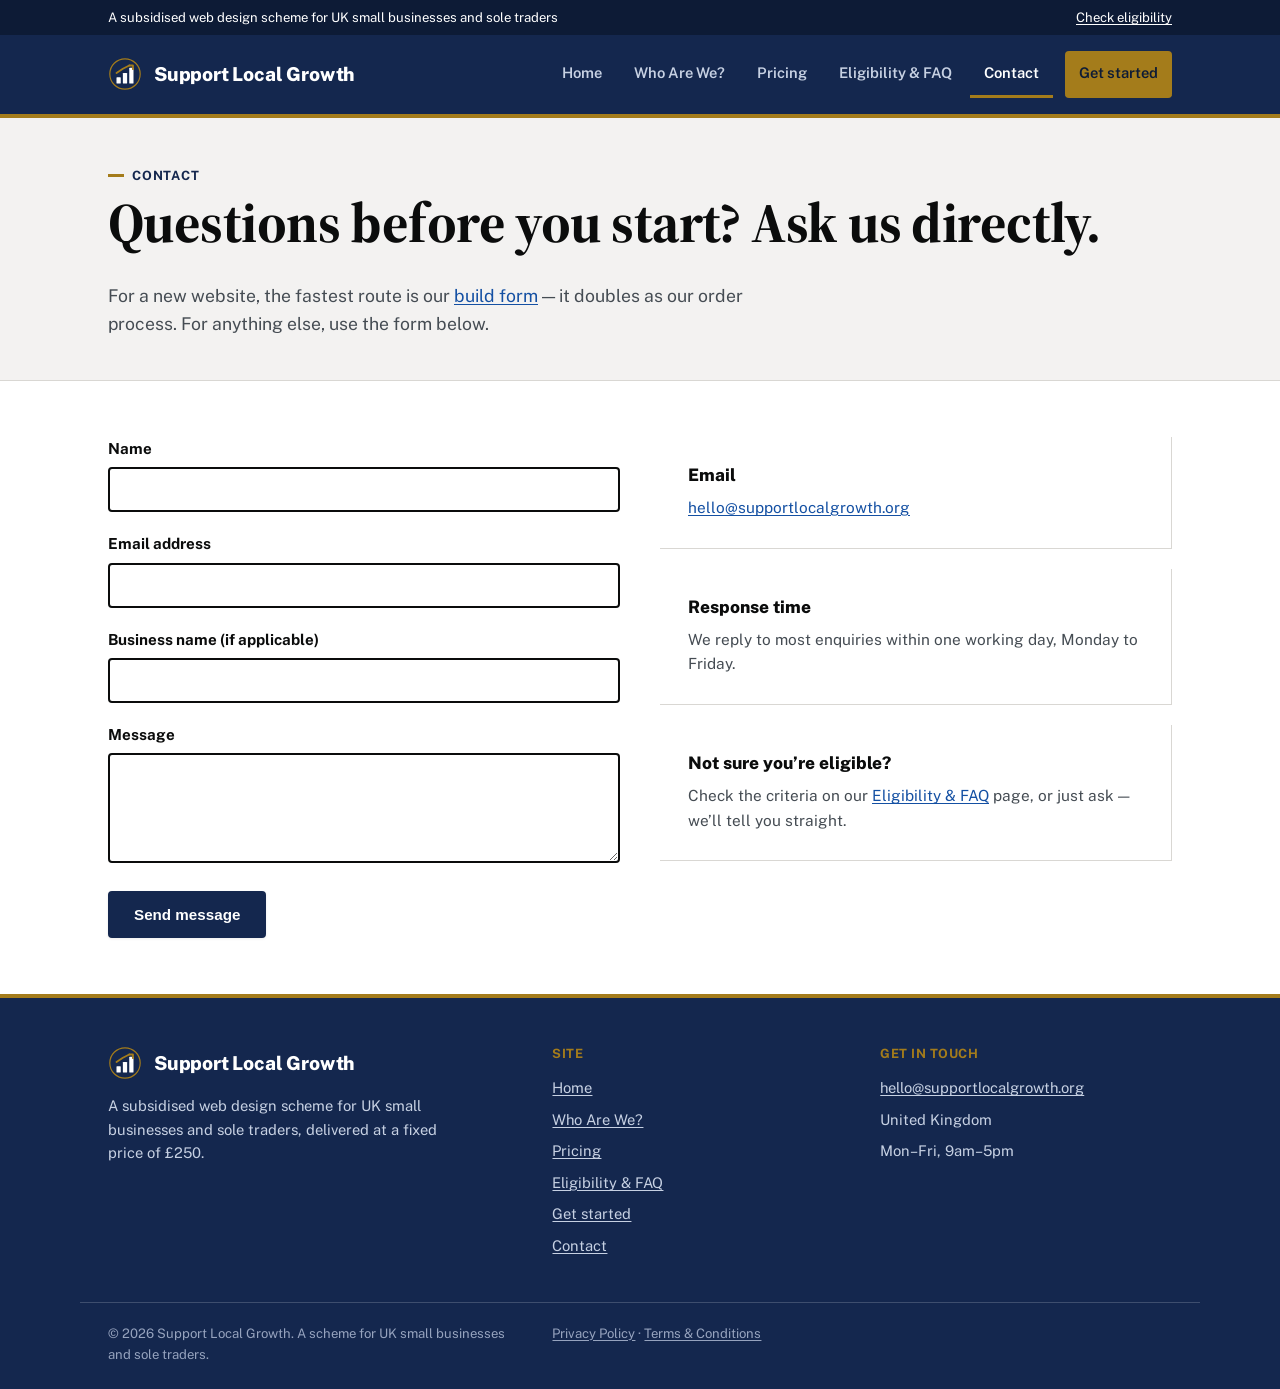
==== commit b6ee9118: "Rebranding for free website" ====
--- a/contact.html
+++ b/contact.html
@@ -11,13 +11,13 @@
 <meta property="og:title" content="Contact — Support Local Growth">
 <meta property="og:description" content="Get in touch with Support Local Growth about your subsidised UK small business website.">
 <meta property="og:url" content="https://www.supportlocalgrowth.org/contact.html">
-<meta property="og:image" content="https://www.supportlocalgrowth.org/images/og-image.png">
-<meta property="og:image:width" content="2000">
-<meta property="og:image:height" content="560">
+<meta property="og:image" content="https://www.supportlocalgrowth.org/images/og-image-v2.png">
+<meta property="og:image:width" content="1200">
+<meta property="og:image:height" content="630">
 <meta name="twitter:card" content="summary_large_image">
 <meta name="twitter:title" content="Contact — Support Local Growth">
 <meta name="twitter:description" content="Get in touch with Support Local Growth about your subsidised UK small business website.">
-<meta name="twitter:image" content="https://www.supportlocalgrowth.org/images/og-image.png">
+<meta name="twitter:image" content="https://www.supportlocalgrowth.org/images/og-image-v2.png">
 <link rel="preconnect" href="https://fonts.googleapis.com">
 <link rel="preconnect" href="https://fonts.gstatic.com" crossorigin>
 <link href="https://fonts.googleapis.com/css2?family=Public+Sans:wght@400;500;600;700;800&family=Source+Serif+4:opsz,wght@8..60,600;8..60,700&display=swap" rel="stylesheet">
@@ -30,7 +30,7 @@
 <body>
 <div class="top-strip">
   <div class="wrap">
-    <span>A subsidised web design scheme for independent UK small businesses</span>
+    <span>A subsidised web design scheme for UK small businesses and sole traders</span>
     <a href="eligibility.html">Check eligibility</a>
   </div>
 </div>
@@ -121,7 +121,7 @@
 <path d="M8 15 L14 11 L20 8" stroke="#A47C1B" stroke-width="1.7" fill="none" stroke-linecap="round" stroke-linejoin="round"/>
 <path d="M20 8 L23.5 8 L23.5 11.5" stroke="#A47C1B" stroke-width="1.7" fill="none" stroke-linecap="round" stroke-linejoin="round"/>
 </svg>Support Local Growth</div>
-      <p style="max-width:38ch; color:#C7D1E3; font-size:0.92rem;">A subsidised web design scheme for independently owned UK small businesses, delivered at a fixed price of &pound;250.</p>
+      <p style="max-width:38ch; color:#C7D1E3; font-size:0.92rem;">A subsidised web design scheme for UK small businesses and sole traders, delivered at a fixed price of &pound;250.</p>
     </div>
     <div>
       <h4>Site</h4>
@@ -144,7 +144,7 @@
     </div>
   </div>
   <div class="wrap footer-bottom">
-    <span>&copy; 2026 Support Local Growth. A scheme for UK independent businesses.</span>
+    <span>&copy; 2026 Support Local Growth. A scheme for UK small businesses and sole traders.</span>
     <span><a href="privacy.html">Privacy Policy</a> &middot; <a href="terms.html">Terms &amp; Conditions</a></span>
   </div>
 </footer>
--- a/style.css
+++ b/style.css
@@ -214,6 +214,15 @@
 }
 .doc-stamp .dot{width:8px; height:8px; border-radius:50%; background:var(--green); flex:none;}
 
+/* ---------------- hero free-website ticket graphic ---------------- */
+.free-ticket-wrap{margin-bottom:24px;}
+.free-ticket-wrap svg{width:100%; height:auto; display:block; filter:drop-shadow(var(--shadow-sm));}
+.free-ticket-link{
+  display:inline-block; margin-top:10px; font-weight:700; font-size:0.9rem;
+  color:var(--navy); text-decoration:none;
+}
+.free-ticket-link:hover{color:var(--blue-link); text-decoration:underline;}
+
 /* ---------------- trust badges ---------------- */
 .trust-badges{display:grid; grid-template-columns:1fr 1fr; gap:12px; margin-bottom:28px;}
 .trust-badge{
